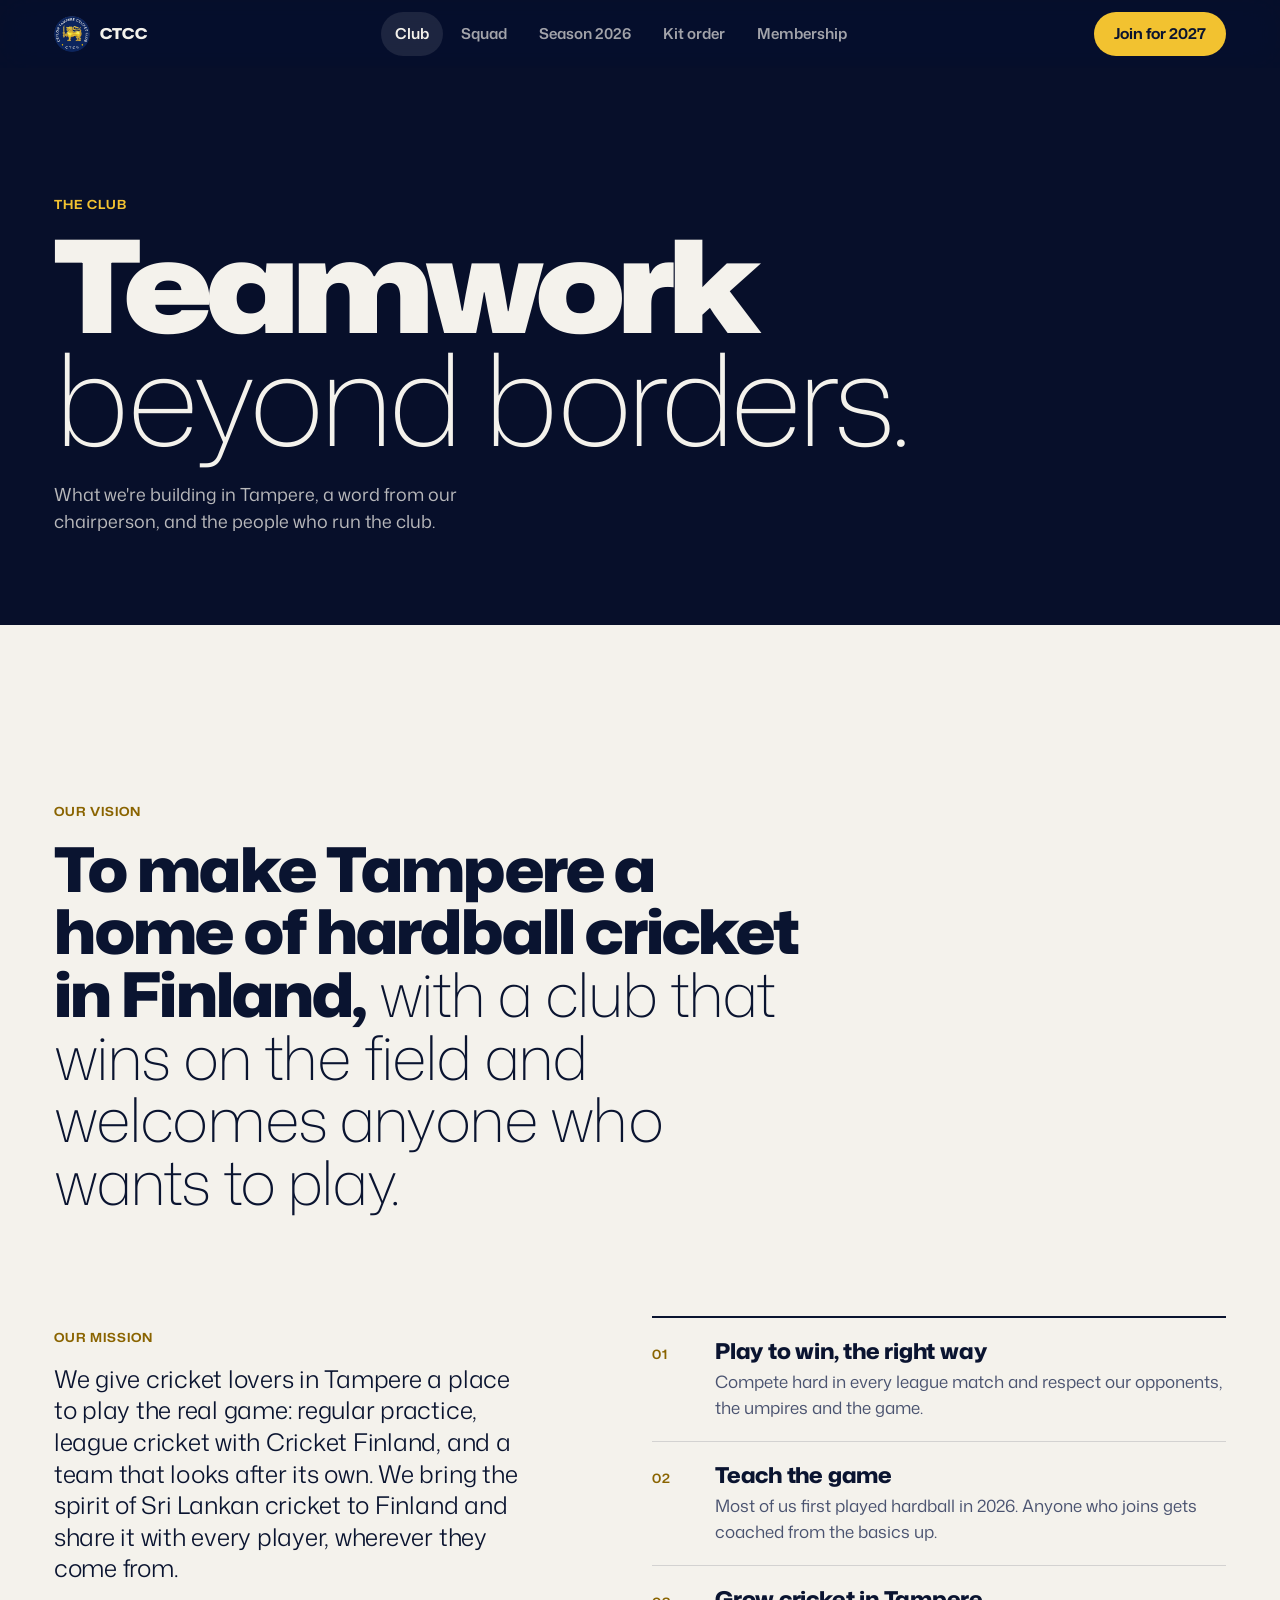
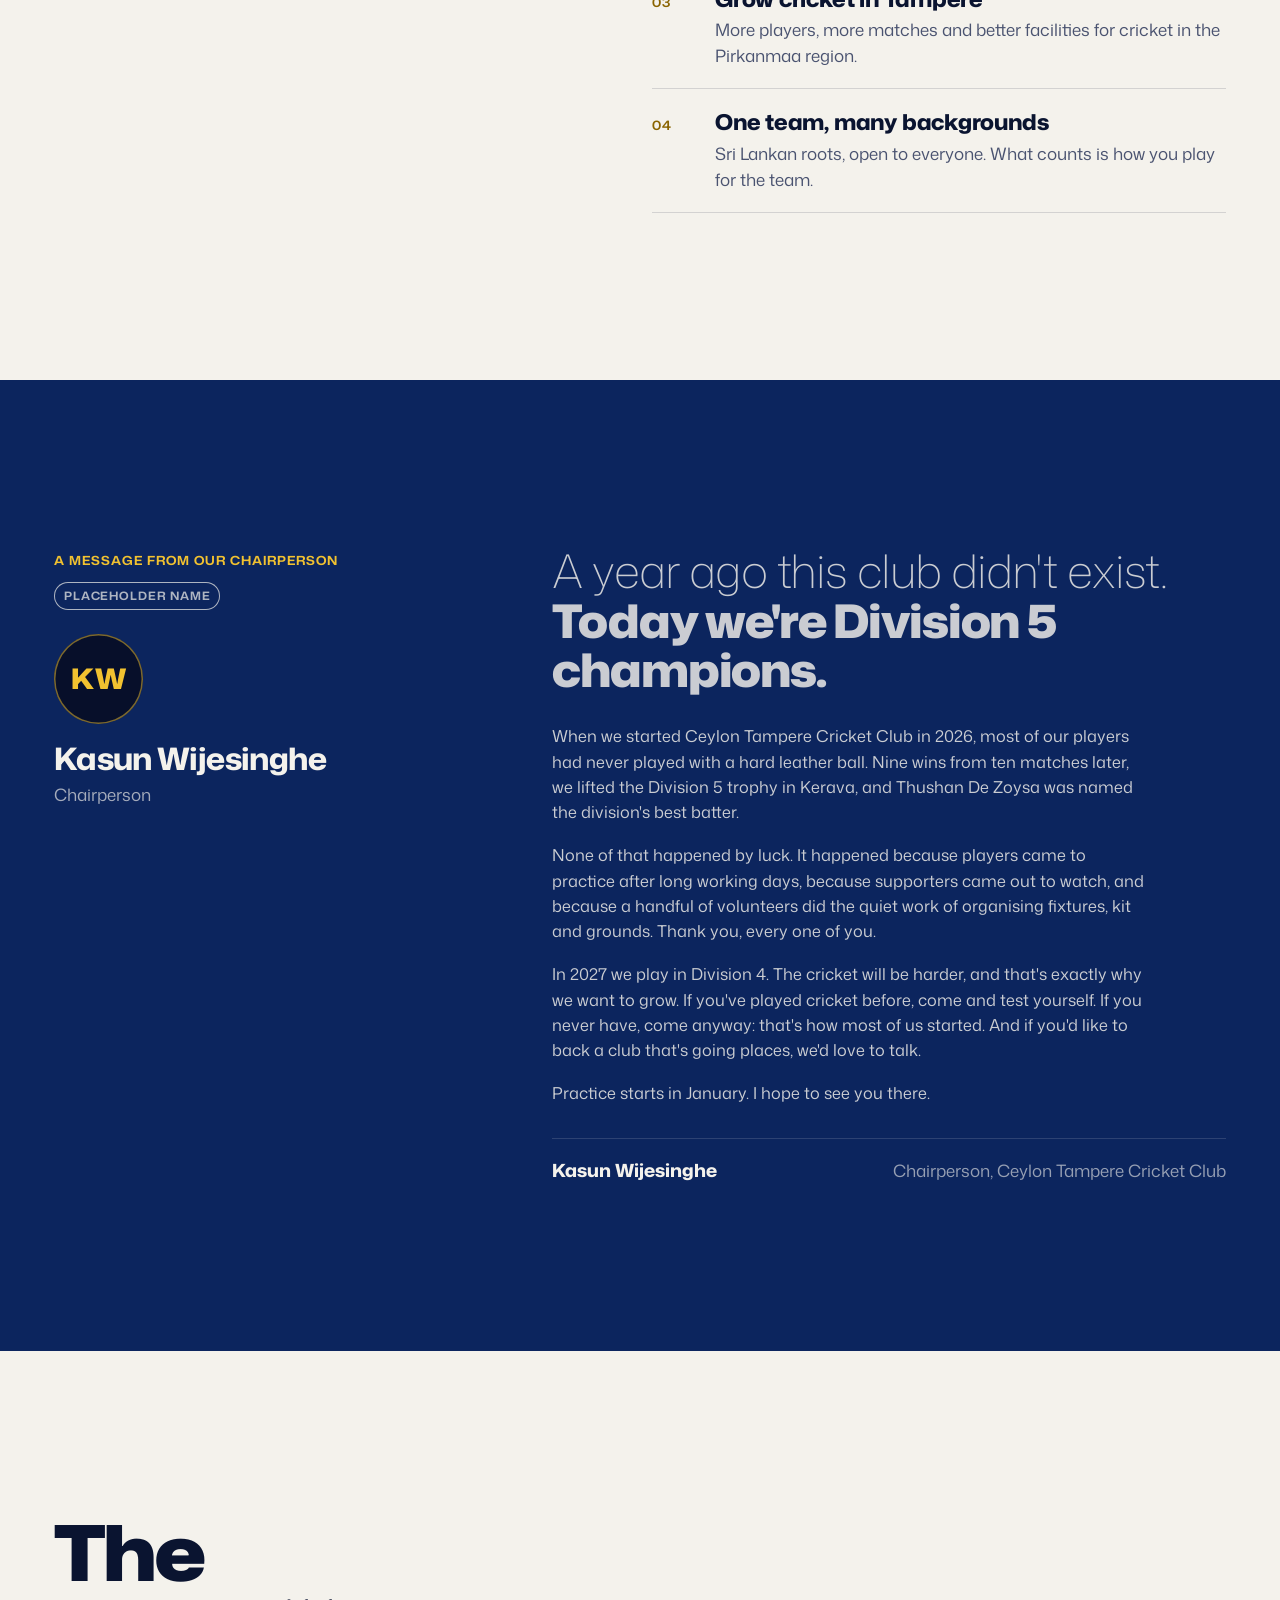
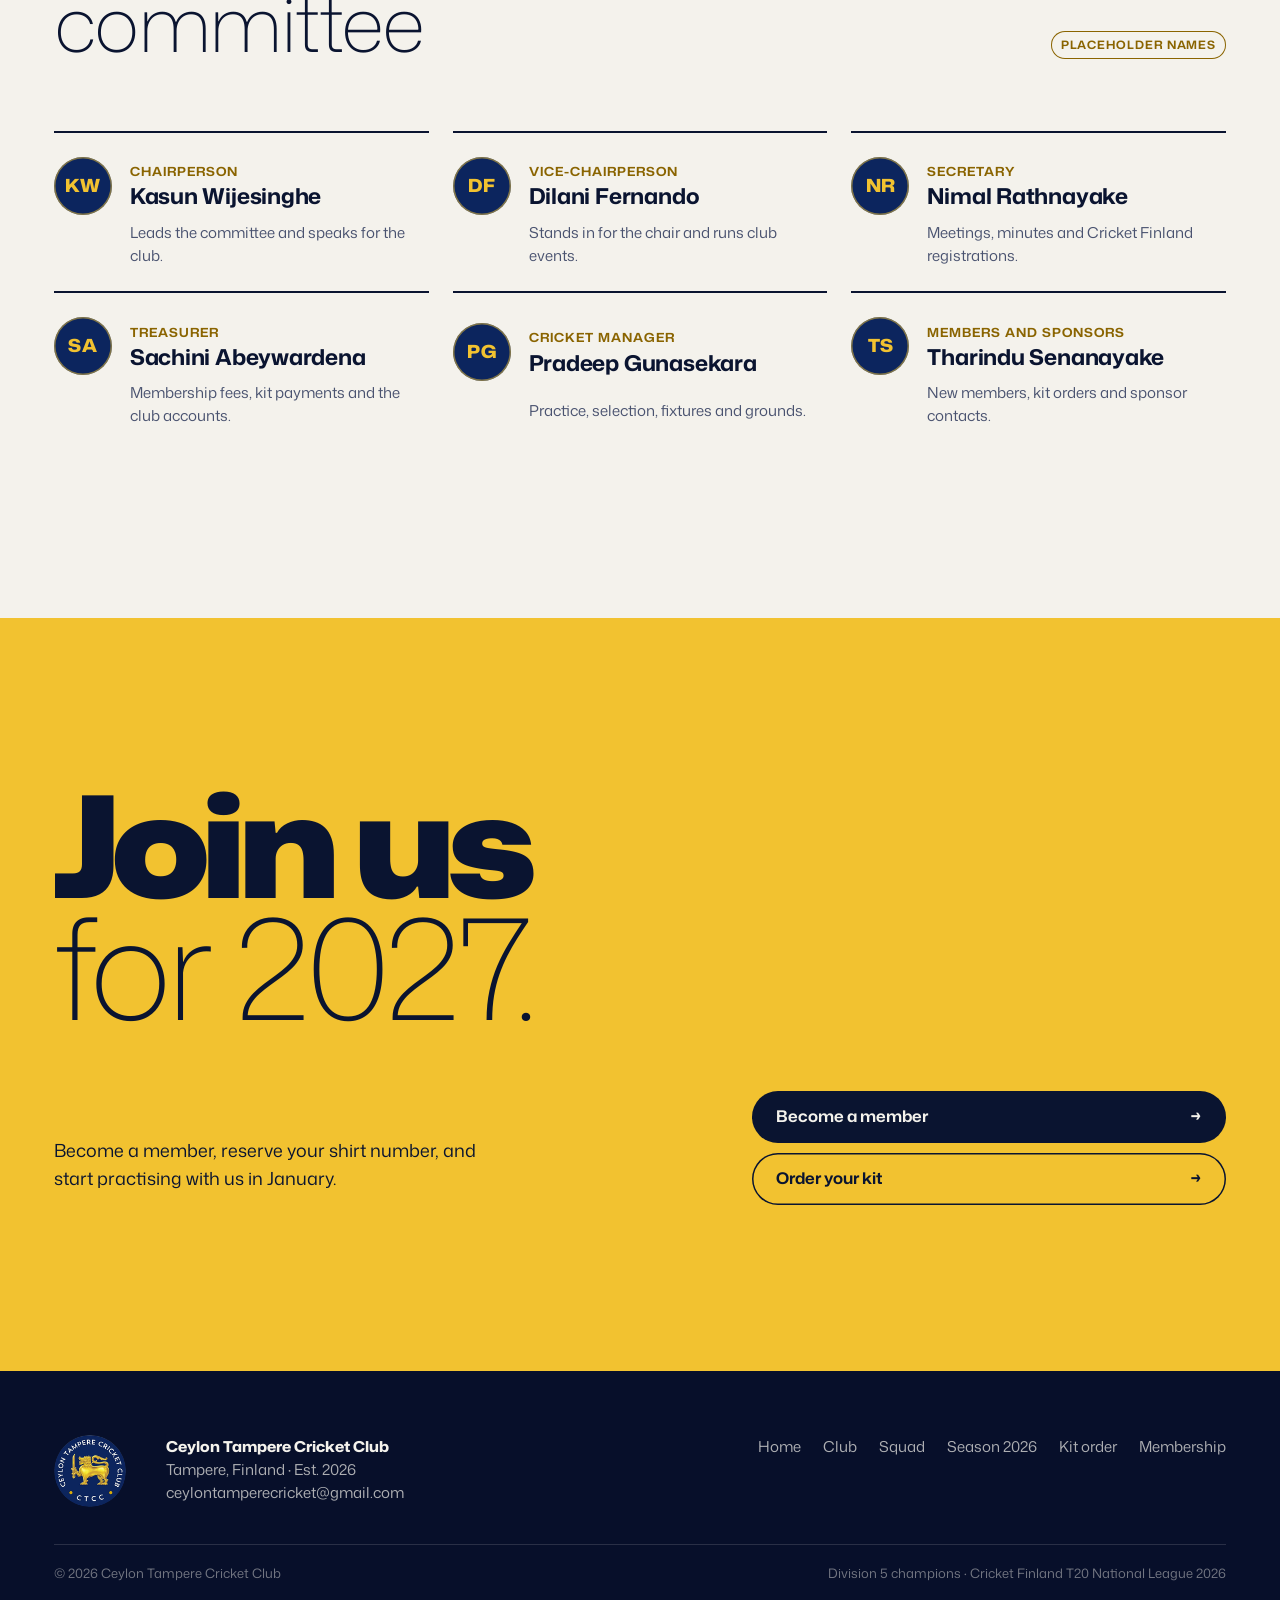
==== club.html @ 3291df44 "update" ====
<!doctype html>
<html lang="en" class="no-js">
<head>
<meta charset="utf-8">
<meta name="viewport" content="width=device-width, initial-scale=1, viewport-fit=cover">
<title>The club · Ceylon Tampere CC</title>
<meta name="description" content="Ceylon Tampere Cricket Club's vision and mission, a message from our chairperson, and the committee.">
<meta name="theme-color" content="#070F2A">
<meta name="color-scheme" content="dark light">
<meta property="og:title" content="The club · Ceylon Tampere CC">
<meta property="og:description" content="Ceylon Tampere Cricket Club's vision and mission, a message from our chairperson, and the committee.">
<meta property="og:image" content="https://ctcc-p6n1.onrender.com/media/share.jpg">
<meta property="og:image:secure_url" content="https://ctcc-p6n1.onrender.com/media/share.jpg">
<meta property="og:image:type" content="image/jpeg">
<meta property="og:url" content="https://ctcc-p6n1.onrender.com/club.html">
<meta property="og:type" content="website">
<meta name="twitter:image" content="https://ctcc-p6n1.onrender.com/media/share.jpg">
<meta property="og:image:width" content="1200">
<meta property="og:image:height" content="630">
<meta property="og:image:alt" content="Ceylon Tampere Cricket Club crest">
<meta name="twitter:card" content="summary_large_image">
<link rel="icon" href="media/crest-128.png">
<link rel="apple-touch-icon" href="media/apple-touch-icon.png">
<link rel="preconnect" href="https://fonts.googleapis.com">
<link rel="preconnect" href="https://fonts.gstatic.com" crossorigin>
<link href="https://fonts.googleapis.com/css2?family=Mona+Sans:ital,wdth,wght@0,75..125,200..900;1,75..125,200..900&display=swap" rel="stylesheet">
<link rel="stylesheet" href="css/site.css">
<script>document.documentElement.classList.remove('no-js')</script>
</head>
<body class="sub">
<a class="skip" href="#main">Skip to content</a>
<header class="sp-top">
  <a class="id" href="index.html" aria-label="Ceylon Tampere Cricket Club, home"><img src="media/crest-128.png" alt="" width="36" height="36"><b>CTCC</b></a>
  <nav class="pn" aria-label="Pages">
    <a href="club.html">Club</a>
    <a href="squad.html">Squad</a>
    <a href="season.html">Season 2026</a>
    <a href="kit.html">Kit order</a>
    <a href="join.html">Membership</a>
  </nav>
  <a class="btn btn-gold sm" href="join.html"><span>Join<span class="hide-s"> for 2027</span></span></a>
</header>

<main id="main">
  <section class="pg-hero night">
    <div class="wrap">
      <p class="lbl rv">The club</p>
      <h1 class="rv" style="--i:1"><b>Teamwork</b><span>beyond borders.</span></h1>
      <p class="lede rv" style="--i:2">What we're building in Tampere, a word from our chairperson, and the people who run the club.</p>
    </div>
  </section>

  <section class="vm light sec" id="vision">
    <div class="wrap">
      <div class="vision">
        <p class="lbl rv">Our vision</p>
        <p class="rv" style="--i:1"><b>To make Tampere a home of hardball cricket in Finland,</b> with a club that wins on the field and welcomes anyone who wants to play.</p>
      </div>
      <div class="mission">
        <p class="lbl rv">Our mission</p>
        <p class="rv" style="--i:1">We give cricket lovers in Tampere a place to play the real game: regular practice, league cricket with Cricket Finland, and a team that looks after its own. We bring the spirit of Sri Lankan cricket to Finland and share it with every player, wherever they come from.</p>
      </div>
      <ol class="pledges">
        <li class="rv"><b>Play to win, the right way</b><span>Compete hard in every league match and respect our opponents, the umpires and the game.</span></li>
        <li class="rv" style="--i:1"><b>Teach the game</b><span>Most of us first played hardball in 2026. Anyone who joins gets coached from the basics up.</span></li>
        <li class="rv" style="--i:2"><b>Grow cricket in Tampere</b><span>More players, more matches and better facilities for cricket in the Pirkanmaa region.</span></li>
        <li class="rv" style="--i:3"><b>One team, many backgrounds</b><span>Sri Lankan roots, open to everyone. What counts is how you play for the team.</span></li>
      </ol>
    </div>
  </section>

  <section class="chair navy sec" id="chairperson">
    <div class="wrap">
      <div class="who rv">
        <p class="lbl">A message from our chairperson</p>
        <span class="tag-ph" style="margin-top:14px">Placeholder name</span>
        <div class="mono" aria-hidden="true">KW</div>
        <h2>Kasun Wijesinghe</h2>
        <p>Chairperson</p>
      </div>
      <div class="letter">
        <p class="open rv">A year ago this club didn't exist. <b>Today we're Division 5 champions.</b></p>
        <p class="rv">When we started Ceylon Tampere Cricket Club in 2026, most of our players had never played with a hard leather ball. Nine wins from ten matches later, we lifted the Division 5 trophy in Kerava, and Thushan De Zoysa was named the division's best batter.</p>
        <p class="rv">None of that happened by luck. It happened because players came to practice after long working days, because supporters came out to watch, and because a handful of volunteers did the quiet work of organising fixtures, kit and grounds. Thank you, every one of you.</p>
        <p class="rv">In 2027 we play in Division 4. The cricket will be harder, and that's exactly why we want to grow. If you've played cricket before, come and test yourself. If you never have, come anyway: that's how most of us started. And if you'd like to back a club that's going places, we'd love to talk.</p>
        <p class="rv">Practice starts in January. I hope to see you there.</p>
        <div class="sig rv"><b>Kasun Wijesinghe</b><span>Chairperson, Ceylon Tampere Cricket Club</span></div>
      </div>
    </div>
  </section>

  <section class="light sec" id="committee">
    <div class="wrap">
      <div class="cmte-head">
        <h2 class="h2 rv"><b>The</b><span>committee</span></h2>
        <span class="tag-ph rv" style="--i:1">Placeholder names</span>
      </div>
      <ul class="cmte">
        <li class="rv"><span class="mono" aria-hidden="true">KW</span><span><span class="r lbl">Chairperson</span><span class="n">Kasun Wijesinghe</span></span><span class="d">Leads the committee and speaks for the club.</span></li>
        <li class="rv" style="--i:1"><span class="mono" aria-hidden="true">DF</span><span><span class="r lbl">Vice-chairperson</span><span class="n">Dilani Fernando</span></span><span class="d">Stands in for the chair and runs club events.</span></li>
        <li class="rv" style="--i:2"><span class="mono" aria-hidden="true">NR</span><span><span class="r lbl">Secretary</span><span class="n">Nimal Rathnayake</span></span><span class="d">Meetings, minutes and Cricket Finland registrations.</span></li>
        <li class="rv"><span class="mono" aria-hidden="true">SA</span><span><span class="r lbl">Treasurer</span><span class="n">Sachini Abeywardena</span></span><span class="d">Membership fees, kit payments and the club accounts.</span></li>
        <li class="rv" style="--i:1"><span class="mono" aria-hidden="true">PG</span><span><span class="r lbl">Cricket manager</span><span class="n">Pradeep Gunasekara</span></span><span class="d">Practice, selection, fixtures and grounds.</span></li>
        <li class="rv" style="--i:2"><span class="mono" aria-hidden="true">TS</span><span><span class="r lbl">Members and sponsors</span><span class="n">Tharindu Senanayake</span></span><span class="d">New members, kit orders and sponsor contacts.</span></li>
      </ul>
    </div>
  </section>

  <section class="join sec">
    <div class="wrap">
      <h2 class="rv"><b>Join us</b><span>for 2027.</span></h2>
      <div class="txt rv" style="--i:1"><p>Become a member, reserve your shirt number, and start practising with us in January.</p></div>
      <div class="acts rv" style="--i:2">
        <a class="btn btn-ink" href="join.html">Become a member <span class="arr" aria-hidden="true">→</span></a>
        <a class="btn btn-line" href="kit.html">Order your kit <span class="arr" aria-hidden="true">→</span></a>
      </div>
    </div>
  </section>
</main>

<footer>
  <div class="wrap">
    <img class="crest" src="media/crest-128.png" alt="Ceylon Tampere Cricket Club crest" width="72" height="72" loading="lazy">
    <div><b>Ceylon Tampere Cricket Club</b><br>Tampere, Finland · Est. 2026<br><a href="mailto:ceylontamperecricket@gmail.com">ceylontamperecricket@gmail.com</a></div>
    <ul>
      <li><a href="index.html">Home</a></li>
      <li><a href="club.html">Club</a></li>
      <li><a href="squad.html">Squad</a></li>
      <li><a href="season.html">Season 2026</a></li>
      <li><a href="kit.html">Kit order</a></li>
      <li><a href="join.html">Membership</a></li>
    </ul>
    <p class="fine"><span>© 2026 Ceylon Tampere Cricket Club</span><span>Division 5 champions · Cricket Finland T20 National League 2026</span></p>
  </div>
</footer>
<script type="module" src="js/page.js"></script>
</body>
</html>
---- css/site.css ----
/* Ceylon Tampere CC — "The honours board" */
:root{
  --night:#070F2A; --navy:#0C255E; --navy-2:#102E70; --gold:#F2C230; --gold-ink:#8A6400;
  --whites:#F4F2EC; --whites-2:#EAE6DB; --ink:#0A1430; --ink-2:#4A5370;
  --line:rgba(10,20,48,.14); --line-d:rgba(244,242,236,.14);
  --ease-out:cubic-bezier(.23,1,.32,1); --ease-io:cubic-bezier(.77,0,.175,1);
  --rail:84px; --gut:clamp(20px,4.2vw,64px); --sec:clamp(96px,13vw,190px);
  --font:"Mona Sans",ui-sans-serif,system-ui,sans-serif;
}
*,*::before,*::after{box-sizing:border-box}
html{-webkit-tap-highlight-color:transparent;-webkit-text-size-adjust:100%;scroll-behavior:smooth;scroll-padding-top:72px}
@media (prefers-reduced-motion:reduce){html{scroll-behavior:auto}}
body{margin:0;background:var(--night);color:var(--whites);font-family:var(--font);font-size:17px;line-height:1.55;font-weight:400;font-stretch:100%;text-rendering:optimizeLegibility;-webkit-font-smoothing:antialiased}
img{display:block;max-width:100%;height:auto}
a{color:inherit}
button{font:inherit;color:inherit;background:none;border:0;padding:0;cursor:pointer}
a,button{touch-action:manipulation}
button,.btn,.rail a{user-select:none;-webkit-user-select:none}
.skip{position:absolute;left:-999px;top:8px;z-index:100;background:var(--gold);color:var(--ink);padding:10px 14px;border-radius:8px}
.skip:focus{left:8px}
:focus-visible{outline:2px solid var(--gold);outline-offset:3px;border-radius:4px}

/* ---------- type ---------- */
.lbl{font-size:12.5px;font-weight:650;font-stretch:115%;letter-spacing:.08em;text-transform:uppercase;line-height:1.3}
.h2{margin:0;font-size:clamp(2.4rem,6vw,5.6rem);line-height:.92;letter-spacing:-.03em}
.h2 b{display:block;font-weight:850;font-stretch:118%}
.h2 span{display:block;font-weight:200;font-stretch:100%;letter-spacing:-.02em}
.lede{font-size:clamp(1.05rem,1.4vw,1.25rem);line-height:1.5;max-width:34ch}
.num{font-variant-numeric:lining-nums}
table.stats,.score .r,.score .o,.ledger .sc{font-variant-numeric:tabular-nums lining-nums}

/* ---------- layout ---------- */
main,footer{margin-left:0}
.wrap{padding-inline:var(--gut);max-width:1440px;margin-inline:auto}
.sec{padding-block:var(--sec)}
.light{background:var(--whites);color:var(--ink)}
.night{background:var(--night)}
.navy{background:var(--navy)}
@media (min-width:1024px){main,footer{margin-left:var(--rail)}}

/* ---------- buttons ---------- */
.btn{display:inline-flex;align-items:center;gap:.6em;min-height:52px;padding:0 24px;border-radius:999px;font-weight:650;font-stretch:108%;font-size:16px;text-decoration:none;transition:transform 140ms var(--ease-out),background-color 200ms ease,color 200ms ease,box-shadow 200ms ease}
.btn:active{transform:scale(.97)}
.btn-gold{background:var(--gold);color:var(--ink)}
.btn-line{box-shadow:inset 0 0 0 1.5px currentColor}
.btn-ink{background:var(--ink);color:var(--whites)}
.btn .arr{transition:transform 200ms var(--ease-out)}
.tlink{font-weight:600;text-decoration:none;border-bottom:1.5px solid currentColor;padding-bottom:2px}
@media (hover:hover) and (pointer:fine){
  .btn-gold:hover{background:#FFD24A}
  .btn-line:hover{background:rgba(244,242,236,.08)}
  .light .btn-line:hover,.join .btn-line:hover{background:rgba(10,20,48,.06)}
  .btn-ink:hover{background:#18244A}
  .btn:hover .arr{transform:translateX(3px)}
  .tlink:hover{color:var(--gold)}
  .light .tlink:hover{color:var(--gold-ink)}
}

/* ---------- rail (desktop) ---------- */
.rail{position:fixed;inset:0 auto 0 0;width:var(--rail);background:var(--navy);z-index:50;display:none;flex-direction:column;align-items:center;padding:18px 0 22px;border-right:1px solid rgba(244,242,236,.08)}
.rail .crest{width:52px;height:52px;border-radius:50%;flex:none}
.rail .rnav{margin:auto 0;position:relative}
.rail ol{list-style:none;margin:0;padding:0;display:flex;flex-direction:column;gap:6px}
.rail ol a{display:flex;align-items:center;justify-content:center;width:var(--rail);padding:14px 0;text-decoration:none;color:rgba(244,242,236,.55);transition:color 200ms ease}
.rail ol a span{writing-mode:vertical-rl;transform:rotate(180deg);font-size:12px;font-weight:650;font-stretch:118%;letter-spacing:.14em;text-transform:uppercase}
.rail ol a[aria-current="true"]{color:var(--whites)}
.rail .mark{position:absolute;left:0;top:0;width:3px;height:0;background:var(--gold);border-radius:0 3px 3px 0;transition:transform 360ms var(--ease-io),height 360ms var(--ease-io)}
.rail .join-v{writing-mode:vertical-rl;transform:rotate(180deg);background:var(--gold);color:var(--ink);text-decoration:none;font-weight:750;font-stretch:115%;font-size:12px;letter-spacing:.12em;text-transform:uppercase;padding:18px 12px;border-radius:999px;transition:transform 140ms var(--ease-out)}
.rail .join-v:active{transform:rotate(180deg) scale(.96)}
@media (hover:hover) and (pointer:fine){.rail ol a:hover{color:var(--whites)}}
@media (min-width:1024px){.rail{display:flex}}

/* ---------- top bar + sheet (phones/tablets) ---------- */
.topbar{position:fixed;inset:0 0 auto 0;z-index:50;display:flex;align-items:center;justify-content:space-between;gap:12px;padding:calc(10px + env(safe-area-inset-top,0px)) 16px 10px;background:rgba(7,15,42,.72);-webkit-backdrop-filter:blur(18px) saturate(160%);backdrop-filter:blur(18px) saturate(160%);transition:background-color 300ms ease}
.topbar .id{display:flex;align-items:center;gap:10px;text-decoration:none}
.topbar .id img{width:38px;height:38px;border-radius:50%}
.topbar .id b{font-weight:800;font-stretch:118%;font-size:15px;letter-spacing:.02em}
.menu-btn{min-height:44px;padding:0 18px;border-radius:999px;background:rgba(244,242,236,.1);font-weight:650;font-size:15px;transition:transform 140ms var(--ease-out)}
.menu-btn:active{transform:scale(.96)}
@media (min-width:1024px){.topbar{display:none}}
@media (prefers-reduced-transparency:reduce){.topbar{background:var(--night);backdrop-filter:none;-webkit-backdrop-filter:none}}

.scrim{position:fixed;inset:0;z-index:60;background:rgba(3,7,20,.55);opacity:0;pointer-events:none;transition:opacity 260ms ease}
.sheet{position:fixed;left:0;right:0;bottom:0;z-index:61;background:var(--whites);color:var(--ink);border-radius:24px 24px 0 0;padding:10px 20px calc(24px + env(safe-area-inset-bottom,0px));transform:translateY(105%);transition:transform 420ms cubic-bezier(.32,.72,0,1);touch-action:none;max-height:88svh}
.sheet .grab{width:44px;height:5px;border-radius:9px;background:rgba(10,20,48,.2);margin:4px auto 14px}
.sheet nav a{display:flex;justify-content:space-between;align-items:baseline;padding:14px 2px;border-bottom:1px solid var(--line);text-decoration:none;font-size:30px;line-height:1.05;letter-spacing:-.02em;font-weight:250}
.sheet nav a b{font-weight:850;font-stretch:115%}
.sheet nav a i{font-style:normal;font-size:13px;color:var(--ink-2);font-weight:500}
.sheet .btn{width:100%;justify-content:center;margin-top:18px}
body.sheet-open .scrim{opacity:1;pointer-events:auto}
body.sheet-open .sheet{transform:translateY(0)}
@media (min-width:1024px){.sheet,.scrim{display:none}}

/* ---------- hero ---------- */
.hero{position:relative;min-height:100svh;display:grid;align-content:end;padding:calc(96px + env(safe-area-inset-top,0px)) 0 clamp(28px,4vw,56px);overflow:hidden;isolation:isolate}
.hero::before{content:"";position:absolute;right:-6%;top:-4%;width:min(70vw,1100px);aspect-ratio:1;background:radial-gradient(closest-side,rgba(30,70,170,.42),rgba(12,37,94,.18) 55%,rgba(7,15,42,0));z-index:-1;pointer-events:none}
.hero .wrap{width:100%;display:grid;grid-template-columns:repeat(12,1fr);column-gap:24px}
.hero .kicker{grid-column:1/-1;margin:0 0 22px;color:rgba(244,242,236,.7)}
.hero .kicker em{font-style:normal;color:var(--gold)}
.hero h1{grid-column:1/-1;margin:0;position:relative;z-index:2;pointer-events:none}
.hero h1 .hb{display:block;font-weight:900;font-stretch:112%;font-size:clamp(3.3rem,9.4vw,10.6rem);line-height:.86;letter-spacing:-.04em}
.hero h1 .hl{display:block;font-weight:200;font-size:clamp(2rem,5.1vw,5.8rem);line-height:1;letter-spacing:-.03em;margin-top:.08em}
.lion{position:absolute;z-index:1;right:0;top:calc(40px + env(safe-area-inset-top,0px));width:min(56vw,900px);height:clamp(380px,calc(100svh - 330px),760px);touch-action:pan-y;cursor:grab}
.lion:active{cursor:grabbing}
.lion canvas,.lion img{position:absolute;inset:0;width:100%;height:100%}
.lion img{object-fit:contain;padding:12%;transition:opacity 600ms ease}
.lion.ready img{opacity:0}
.lion canvas{opacity:0;transition:opacity 900ms var(--ease-out)}
.lion.ready canvas{opacity:1}
.lion .hint{position:absolute;right:12%;bottom:6%;color:rgba(244,242,236,.55);display:flex;align-items:center;gap:8px;pointer-events:none;transition:opacity 400ms ease}
.lion .hint svg{width:22px;height:22px}
.lion.touched .hint{opacity:0}
.hero-foot{grid-column:1/-1;margin-top:clamp(32px,5vw,64px);display:flex;flex-wrap:wrap;align-items:flex-end;justify-content:space-between;gap:28px;position:relative;z-index:2}
.cta{display:flex;flex-wrap:wrap;gap:12px}
.score{display:grid;grid-template-columns:auto auto auto;gap:0;border-top:1px solid var(--line-d);min-width:min(100%,560px)}
.score .meta{grid-column:1/-1;display:flex;justify-content:space-between;gap:16px;padding:12px 0 10px;color:rgba(244,242,236,.6)}
.score .meta b{color:var(--gold)}
.score .row{display:contents}
.score .row>*{padding:10px 0;border-top:1px solid var(--line-d);display:flex;align-items:center}
.score .t{font-weight:500;font-stretch:104%;padding-right:24px}
.score .r{font-weight:900;font-stretch:112%;font-size:22px;line-height:1.2;justify-content:flex-end}
.score .o{font-weight:300;color:rgba(244,242,236,.6);justify-content:flex-end;padding-left:14px;font-size:15px}
.score .win .t{font-weight:750}
.score .win .r{color:var(--gold)}
.score .res{grid-column:1/-1;border-top:1px solid var(--line-d);padding-top:10px;font-weight:650;font-stretch:110%}

@media (max-width:860px){
  .hero{align-content:start;padding-top:calc(84px + env(safe-area-inset-top,0px))}
  .hero h1 .hb{font-size:clamp(3rem,15.5vw,6rem);font-stretch:104%}
  .hero h1 .hl{font-size:clamp(1.7rem,8.4vw,3.2rem)}
  .lion{position:relative;right:auto;top:auto;grid-column:1/-1;width:calc(100% + 2 * var(--gut));margin:0 calc(var(--gut) * -1);height:min(36svh,380px)}
  .hero::before{right:-40%;top:12%;width:150vw}
  .lion .hint{right:var(--gut);bottom:4%}
  .hero-foot{margin-top:4px;flex-direction:column;align-items:stretch;gap:24px}
  .cta{flex-wrap:nowrap}
  .cta .btn{flex:1 1 auto;justify-content:center;white-space:nowrap;padding:0 16px}
  .hide-s{display:none}
  .score{min-width:0}
}

/* ---------- team photo ---------- */
.team{padding-top:clamp(40px,6vw,80px);padding-bottom:var(--sec)}
.team-photo{margin:0;overflow:hidden;will-change:clip-path}
.team-photo img{width:100%;height:min(92svh,62vw);object-fit:cover;object-position:50% 72%;transform-origin:50% 70%}
.team-copy{display:grid;grid-template-columns:repeat(12,1fr);column-gap:24px;margin-top:clamp(40px,6vw,88px)}
.team-copy .q{grid-column:1/9;margin:0;font-size:clamp(1.9rem,4.2vw,4rem);line-height:1.06;letter-spacing:-.025em;font-weight:200}
.team-copy .q b{font-weight:800;font-stretch:112%}
.team-copy .a{grid-column:9/-1;align-self:end;margin:0;color:rgba(244,242,236,.72);max-width:36ch}
.team-copy .a .lbl{display:block;color:var(--gold);margin-bottom:10px}
.cap{margin:12px var(--gut) 0;color:rgba(244,242,236,.5);font-size:13px}
@media (max-width:860px){
  .team-photo img{height:auto;aspect-ratio:4/3.4;object-position:50% 80%}
  .team-copy .q,.team-copy .a{grid-column:1/-1}
  .team-copy .a{margin-top:28px}
}

/* ---------- road (ledger) ---------- */
.road-head{display:grid;grid-template-columns:repeat(12,1fr);column-gap:24px;align-items:end;margin-bottom:clamp(48px,7vw,96px)}
.road-head .h2{grid-column:1/8}
.road-head p{grid-column:9/-1;margin:0;color:var(--ink-2)}
.ledger{list-style:none;margin:0;padding:0;border-top:2px solid var(--ink)}
.ledger li{display:grid;grid-template-columns:minmax(150px,1.1fr) 2.2fr 1.6fr 1.1fr;gap:12px 24px;padding:26px 0;border-bottom:1px solid var(--line);align-items:baseline}
.ledger .when{color:var(--ink-2)}
.ledger .when b{display:block;color:var(--ink);font-weight:700;font-stretch:110%;font-size:15px;letter-spacing:0;text-transform:none}
.ledger .what{font-size:clamp(1.25rem,2vw,1.7rem);line-height:1.15;letter-spacing:-.015em;font-weight:300}
.ledger .what b{font-weight:800;font-stretch:110%}
.ledger .what small{display:block;font-size:15px;letter-spacing:0;color:var(--ink-2);margin-top:6px;font-weight:400}
.ledger .sc{font-size:15px;color:var(--ink-2)}
.ledger .sc span{display:block}
.ledger .sc strong{color:var(--ink);font-weight:850;font-stretch:110%;font-size:19px}
.ledger .res{justify-self:end;text-align:right;font-weight:700;font-stretch:108%;font-size:15px}
.ledger .res i{display:inline-block;font-style:normal;padding:6px 12px;border-radius:999px;background:var(--ink);color:var(--whites)}
.ledger li.big{padding:36px 0;background:linear-gradient(var(--gold),var(--gold)) 0 0/0 100% no-repeat}
.ledger li.big .what{font-size:clamp(1.6rem,3vw,2.6rem)}
.ledger li.big .res i{background:var(--gold);color:var(--ink)}
.ledger li.next .what{color:var(--ink-2)}
.ledger li.next .res i{background:transparent;color:var(--ink);box-shadow:inset 0 0 0 1.5px var(--ink)}
@media (max-width:860px){
  .road-head .h2,.road-head p{grid-column:1/-1}
  .road-head p{margin-top:20px}
  .ledger li{grid-template-columns:1fr auto;gap:8px 16px}
  .ledger .when{grid-column:1/-1}
  .ledger .what{grid-column:1/-1}
  .ledger .sc{grid-column:1/2}
  .ledger .res{grid-column:2/3;align-self:end}
}

/* form strip: the season in ten results */
.form{margin:0 0 clamp(56px,7vw,100px)}
.form-head{display:flex;align-items:baseline;gap:.25em;margin:0 0 22px}
.form-head b{font-weight:900;font-stretch:125%;font-size:clamp(3.6rem,7.4vw,6.4rem);line-height:.82;letter-spacing:-.045em}
.form-head span{font-weight:200;font-size:clamp(1.4rem,2.6vw,2.3rem);letter-spacing:-.02em}
.form ol{list-style:none;margin:0;padding:0;display:grid;grid-template-columns:repeat(10,1fr);gap:6px}
.form li{display:flex;flex-direction:column;gap:3px;padding:12px 11px 14px;background:var(--ink);color:var(--whites);border-radius:4px;min-height:164px}
.form li b{font-size:clamp(2.2rem,3.6vw,3.4rem);font-weight:900;font-stretch:118%;line-height:1;letter-spacing:-.03em;margin:auto 0 8px}
.form .d{font-size:11.5px;font-weight:650;font-stretch:115%;letter-spacing:.06em;text-transform:uppercase;opacity:.65;line-height:1.25}
.form .o{font-size:13.5px;font-weight:650;line-height:1.2}
.form .m{font-size:12.5px;opacity:.7;line-height:1.25}
.form li.l{background:transparent;color:var(--ink);box-shadow:inset 0 0 0 1.5px rgba(10,20,48,.35)}
.form li.f{background:var(--gold);color:var(--ink)}
.form li.f .d,.form li.f .m{opacity:.8}
@media (max-width:860px){
  .form ol{grid-template-columns:repeat(5,1fr);gap:5px}
  .form li{min-height:118px;padding:9px 8px 10px}
  .form li b{font-size:1.9rem;margin-bottom:4px}
  .form .d{font-size:10px;letter-spacing:.03em}
  .form .o{font-size:11.5px}
  .form .m{display:none}
}
.score .res .sub{font-weight:400;color:rgba(244,242,236,.6)}
.leads{margin:22px 0 0;color:rgba(244,242,236,.72);font-size:16px}
.leads b{color:var(--whites);font-weight:650}

/* ---------- honours board ---------- */
.honours .wrap{display:grid;grid-template-columns:repeat(12,1fr);column-gap:24px;align-items:center}
.honours figure{grid-column:1/6;margin:0;position:relative;overflow:hidden;border-radius:2px}
.honours figure img{width:100%;aspect-ratio:3/4;object-fit:cover;transform:scale(1.08);will-change:transform}
.honours figure figcaption{position:absolute;left:0;right:0;bottom:0;padding:40px 18px 14px;font-size:13px;color:rgba(244,242,236,.8);background:linear-gradient(transparent,rgba(7,15,42,.85))}
.board{grid-column:7/-1}
.board .lbl{color:var(--gold)}
.board h2{margin:14px 0 clamp(36px,5vw,64px);font-size:clamp(2.2rem,4.6vw,4.4rem);line-height:.95;letter-spacing:-.03em;font-weight:200}
.board h2 b{font-weight:850;font-stretch:118%;display:block}
.board ol{list-style:none;margin:0;padding:0;border-top:1px solid rgba(242,194,48,.45)}
.board li{display:grid;grid-template-columns:72px 1fr;gap:6px 20px;padding:22px 0;border-bottom:1px solid rgba(242,194,48,.25)}
.board .y{font-weight:300;font-size:22px;color:var(--gold);line-height:1.1}
.board .h{font-weight:650;font-stretch:120%;letter-spacing:.06em;text-transform:uppercase;font-size:clamp(15px,1.35vw,19px);color:var(--gold);line-height:1.25}
.board .n{grid-column:2;font-weight:300;font-size:clamp(1.2rem,1.8vw,1.55rem);letter-spacing:-.01em;color:var(--whites)}
.board li.wait .y,.board li.wait .h{color:rgba(242,194,48,.32)}
.board li.wait .n{color:rgba(244,242,236,.3)}
.board .foot{margin-top:24px;color:rgba(244,242,236,.6);font-size:15px}
@media (max-width:860px){
  .honours figure,.board{grid-column:1/-1}
  .board{margin-top:48px}
  .board li{grid-template-columns:56px 1fr}
}

/* ---------- leaders ---------- */
.leaders-head{display:flex;flex-wrap:wrap;justify-content:space-between;align-items:end;gap:24px;margin-bottom:clamp(48px,7vw,88px)}
.big2{display:grid;grid-template-columns:repeat(12,1fr);column-gap:24px;row-gap:56px}
.stat{position:relative}
.stat:nth-child(1){grid-column:1/8}
.stat:nth-child(2){grid-column:8/-1;align-self:end}
.stat .v{display:flex;align-items:baseline;gap:.18em;line-height:.8;letter-spacing:-.05em}
.stat .v b{font-weight:900;font-stretch:125%;font-size:clamp(6rem,19vw,17rem)}
.stat:nth-child(2) .v b{font-size:clamp(5rem,13vw,11.5rem)}
.stat .v span{font-weight:200;font-size:clamp(1.6rem,3.6vw,3.2rem);letter-spacing:-.02em}
.stat .who{margin-top:18px;font-size:clamp(1.2rem,1.8vw,1.6rem);font-weight:750;font-stretch:110%;letter-spacing:-.01em}
.stat .det{margin-top:6px;color:var(--ink-2)}
.stat .tag{display:inline-block;margin-bottom:16px;color:var(--gold-ink)}
.also{margin-top:clamp(56px,8vw,110px);border-top:2px solid var(--ink)}
.also h3{margin:18px 0 6px}
.also ul{list-style:none;margin:0;padding:0;display:grid;grid-template-columns:repeat(4,1fr);gap:0 24px}
.also li{padding:18px 0;border-bottom:1px solid var(--line)}
.also li b{display:block;font-weight:900;font-stretch:115%;font-size:clamp(2rem,3.2vw,2.8rem);line-height:1;letter-spacing:-.03em}
.also li b small{font-size:.42em;font-weight:300;letter-spacing:0;margin-left:.2em}
.also li span{display:block;margin-top:8px;font-weight:600}
.also li i{display:block;font-style:normal;color:var(--ink-2);font-size:15px}
@media (max-width:860px){
  .stat:nth-child(1),.stat:nth-child(2){grid-column:1/-1}
  .also ul{grid-template-columns:1fr 1fr}
}

/* ---------- club ---------- */
.club .wrap{display:grid;grid-template-columns:repeat(12,1fr);column-gap:24px}
.club .say{grid-column:1/8}
.club .say .lbl{color:var(--gold)}
.club .say h2{margin:16px 0 28px;font-size:clamp(2.2rem,5vw,4.8rem);line-height:.98;letter-spacing:-.03em;font-weight:200}
.club .say h2 b{font-weight:850;font-stretch:115%}
.club .say p{color:rgba(244,242,236,.75);max-width:44ch}
.facts{margin:44px 0 0;display:grid;grid-template-columns:repeat(2,1fr);gap:0 24px;border-top:1px solid var(--line-d)}
.facts div{border-bottom:1px solid var(--line-d)}
.facts div{padding:18px 0}
.facts dt{color:rgba(244,242,236,.55)}
.facts dd{margin:6px 0 0;font-weight:650;font-stretch:108%;font-size:17px;line-height:1.3}
.values{grid-column:9/-1;list-style:none;margin:0;padding:0;align-self:end}
.values li{font-size:clamp(2rem,3.6vw,3.4rem);line-height:1.08;letter-spacing:-.03em;font-weight:200;padding:6px 0}
.values li:nth-child(odd){font-weight:850;font-stretch:118%}
.values .motto{margin-top:22px;font-size:15px;letter-spacing:.08em;font-weight:650;font-stretch:115%;text-transform:uppercase;color:var(--gold)}
@media (max-width:860px){
  .club .say,.values{grid-column:1/-1}
  .values{margin-top:56px}
  .facts{grid-template-columns:1fr 1fr}
}

/* ---------- join ---------- */
.join{background:var(--gold);color:var(--ink)}
.join .wrap{display:grid;grid-template-columns:repeat(12,1fr);column-gap:24px;align-items:end}
.join h2{grid-column:1/-1;margin:0;font-size:clamp(3.2rem,11vw,11rem);line-height:.86;letter-spacing:-.045em}
.join h2 b{font-weight:900;font-stretch:120%;display:block}
.join h2 span{font-weight:200;display:block}
.join .txt{grid-column:1/7;margin-top:clamp(36px,5vw,64px)}
.join .txt p{margin:0 0 12px;font-size:clamp(1.05rem,1.4vw,1.25rem);max-width:40ch}
.join .txt p b{font-weight:750}
.join .acts{grid-column:8/-1;margin-top:clamp(36px,5vw,64px);display:flex;flex-direction:column;gap:10px}
.join .acts .btn{justify-content:space-between}
.join .mail{font-weight:800;font-stretch:108%;font-size:clamp(1.05rem,1.6vw,1.35rem);text-decoration:none;border-bottom:2px solid var(--ink);align-self:flex-start;margin-bottom:8px;word-break:break-all}
.join .spons{grid-column:1/-1;margin-top:clamp(48px,6vw,80px);padding-top:18px;border-top:1.5px solid rgba(10,20,48,.3);display:flex;flex-wrap:wrap;justify-content:space-between;gap:12px;font-size:15px}
@media (max-width:860px){.join .txt,.join .acts{grid-column:1/-1}}

/* ---------- footer ---------- */
footer{background:var(--night);color:rgba(244,242,236,.7);padding:64px 0 calc(40px + env(safe-area-inset-bottom,0px));font-size:15px}
footer .wrap{display:grid;grid-template-columns:auto 1fr auto;gap:24px 40px;align-items:start}
footer .crest{width:72px;height:72px;border-radius:50%}
footer b{color:var(--whites);font-weight:750;font-stretch:110%}
footer ul{list-style:none;margin:0;padding:0;display:flex;flex-wrap:wrap;gap:8px 22px}
footer a{text-decoration:none}
footer .fine{grid-column:1/-1;border-top:1px solid var(--line-d);padding-top:18px;display:flex;flex-wrap:wrap;justify-content:space-between;gap:10px;font-size:13px;color:rgba(244,242,236,.45)}
@media (hover:hover) and (pointer:fine){footer a:hover{color:var(--gold)}}
@media (max-width:760px){footer .wrap{grid-template-columns:1fr}}

/* ---------- reveal ---------- */
.rv{opacity:0;transform:translateY(14px);transition:opacity 700ms var(--ease-out),transform 700ms var(--ease-out);transition-delay:calc(var(--i,0) * 60ms)}
.rv.in{opacity:1;transform:none}
.no-js .rv{opacity:1;transform:none}
@media (prefers-reduced-motion:reduce){
  .rv{transform:none;transition:opacity 400ms ease}
  .rail .mark,.sheet{transition-duration:0ms}
}

/* ---------- season page ---------- */
.sp-top{position:sticky;top:0;z-index:40;display:flex;justify-content:space-between;align-items:center;gap:16px;padding:calc(12px + env(safe-area-inset-top,0px)) var(--gut) 12px;background:rgba(7,15,42,.78);-webkit-backdrop-filter:blur(18px) saturate(160%);backdrop-filter:blur(18px) saturate(160%)}
.sp-top a{text-decoration:none;display:flex;align-items:center;gap:10px;font-weight:650}
.sp-top img{width:36px;height:36px;border-radius:50%}
.sp-hero{padding:clamp(64px,10vw,140px) 0 clamp(56px,8vw,110px)}
.sp-hero h1{margin:0;font-size:clamp(3.2rem,11vw,10rem);line-height:.86;letter-spacing:-.045em}
.sp-hero h1 b{display:block;font-weight:900;font-stretch:122%}
.sp-hero h1 span{display:block;font-weight:200}
.sp-hero .lede{margin-top:28px;color:rgba(244,242,236,.75)}
.kpis{display:grid;grid-template-columns:repeat(4,1fr);gap:0 24px;margin-top:clamp(48px,6vw,80px);border-top:1px solid var(--line-d)}
.kpis div{padding:20px 0}
.kpis b{display:block;font-weight:900;font-stretch:118%;font-size:clamp(2.2rem,4.4vw,4rem);line-height:1;letter-spacing:-.03em}
.kpis span{display:block;margin-top:8px;color:rgba(244,242,236,.7);font-size:15px}
@media (max-width:760px){.kpis{grid-template-columns:1fr 1fr}}
.sp-sec{padding-block:clamp(72px,10vw,140px)}
.sp-sec h2{margin:0 0 clamp(32px,4vw,56px);font-size:clamp(2.2rem,5vw,4.4rem);line-height:.95;letter-spacing:-.03em;font-weight:200}
.sp-sec h2 b{font-weight:850;font-stretch:115%}
.cards3{display:grid;grid-template-columns:repeat(3,1fr);gap:24px}
.bcard{border-top:2px solid var(--ink);padding-top:18px}
.bcard .rk{color:var(--gold-ink)}
.bcard h3{margin:8px 0 2px;font-size:22px;font-weight:750;font-stretch:108%;letter-spacing:-.01em}
.bcard .runs{font-weight:900;font-stretch:122%;font-size:clamp(3.4rem,6vw,5.4rem);line-height:.95;letter-spacing:-.04em;margin:14px 0 18px}
.bcard .runs small{font-size:.3em;font-weight:250;letter-spacing:0;margin-left:.2em}
.bcard dl{display:grid;grid-template-columns:1fr auto;margin:0;font-size:15px}
.bcard dt,.bcard dd{padding:8px 0;border-bottom:1px solid var(--line);margin:0}
.bcard dt{color:var(--ink-2)}
.bcard dd{text-align:right;font-weight:650}
@media (max-width:860px){.cards3{grid-template-columns:1fr}}
.tscroll{overflow-x:auto;margin:0 calc(var(--gut) * -1);padding:0 var(--gut);overscroll-behavior-x:contain}
table.stats{width:100%;min-width:760px;border-collapse:collapse;font-size:15px}
table.stats th,table.stats td{padding:13px 10px;text-align:right;border-bottom:1px solid var(--line);white-space:nowrap}
table.stats th:nth-child(1),table.stats td:nth-child(1),table.stats th:nth-child(2),table.stats td:nth-child(2){text-align:left}
table.stats td:nth-child(2){white-space:normal;font-weight:600;min-width:220px}
table.stats thead th{border-bottom:2px solid var(--ink);vertical-align:bottom}
table.stats thead button{font-size:12px;font-weight:650;font-stretch:115%;letter-spacing:.08em;text-transform:uppercase;display:inline-flex;gap:4px;align-items:center;min-height:32px;color:var(--ink-2);transition:color 150ms ease}
table.stats thead button[aria-sort]{color:var(--ink)}
table.stats thead button .ar{opacity:0;transition:opacity 150ms ease,transform 200ms var(--ease-out)}
table.stats thead button[aria-sort] .ar{opacity:1}
table.stats thead button[aria-sort="ascending"] .ar{transform:rotate(180deg)}
table.stats td.hl{font-weight:900;font-stretch:112%}
table.stats tr.top td{background:rgba(242,194,48,.18)}
table.stats.results td:nth-child(2){min-width:0;font-weight:400}
.results td:nth-child(4),.results th:nth-child(4){text-align:left}
.note{margin-top:20px;color:var(--ink-2);font-size:14px;max-width:70ch}
.wl{display:inline-grid;place-items:center;width:24px;height:24px;border-radius:4px;font-weight:900;font-size:12px;margin-right:6px;background:var(--ink);color:var(--whites)}
.wl.l{background:transparent;color:var(--ink);box-shadow:inset 0 0 0 1.5px var(--ink)}
.results td:nth-child(3){text-align:left;font-weight:600}
.results th:nth-child(3){text-align:left}
.results td:last-child{text-align:left}
.results th:last-child{text-align:left}
.group td:nth-child(2){min-width:240px}
.sp-hero .series{margin-top:18px;color:rgba(244,242,236,.55)}

/* =====================================================================
   2026-11-12: club, squad, kit order and membership pages
   ===================================================================== */

/* ---------- sub-page top bar with page links ---------- */
.sp-top{display:grid;grid-template-columns:auto 1fr auto;column-gap:clamp(16px,3vw,40px)}
.sp-top .id b{font-weight:800;font-stretch:118%;font-size:15px;letter-spacing:.02em}
.pn{display:flex;gap:4px;justify-content:center}
.pn a{position:relative;min-height:44px;padding:0 14px;border-radius:999px;font-weight:600;font-size:15px;color:rgba(244,242,236,.66);transition:color 200ms ease,background-color 200ms ease}
.pn a[aria-current="page"]{color:var(--whites);background:rgba(244,242,236,.1)}
@media (hover:hover) and (pointer:fine){.pn a:hover{color:var(--whites)}}
.btn.sm{min-height:44px;padding:0 20px;font-size:15px}
@media (max-width:760px){
  .sp-top{grid-template-columns:1fr auto;row-gap:8px;padding-bottom:8px}
  .pn{grid-column:1/-1;grid-row:2;justify-content:flex-start;overflow-x:auto;scrollbar-width:none;margin:0 calc(var(--gut) * -1);padding:0 var(--gut);mask-image:linear-gradient(90deg,#000 85%,transparent)}
  .pn::-webkit-scrollbar{display:none}
  .pn a{flex:none;min-height:38px;padding:0 13px;font-size:14.5px}
  .pn a:last-child{margin-right:24px}
}

/* ---------- home: "off the field" page links ---------- */
.pages .h2{margin-bottom:clamp(40px,6vw,80px)}
.pages ol{list-style:none;margin:0;padding:0;border-top:1px solid var(--line-d)}
.pages a{display:grid;grid-template-columns:3.2em minmax(0,1.3fr) minmax(0,1fr) auto;align-items:baseline;gap:8px 24px;padding:clamp(18px,2.4vw,30px) 0;border-bottom:1px solid var(--line-d);text-decoration:none}
.pages .ix{font-size:13px;font-weight:600;font-stretch:115%;letter-spacing:.08em;color:var(--gold)}
.pages .nm{font-size:clamp(2.1rem,5vw,4.6rem);line-height:1;letter-spacing:-.035em;font-weight:200;transition:font-weight 360ms var(--ease-out),font-stretch 360ms var(--ease-out)}
.pages .nm b{font-weight:850;font-stretch:115%}
.pages .ds{color:rgba(244,242,236,.66);font-size:16px;max-width:30ch}
.pages .go{font-size:24px;color:var(--gold);transition:transform 260ms var(--ease-out)}
@media (hover:hover) and (pointer:fine){
  .pages a:hover .nm{font-weight:420}
  .pages a:hover .go{transform:translateX(6px)}
}
@media (max-width:860px){
  .pages a{grid-template-columns:2.4em 1fr auto}
  .pages .ds{grid-column:2/3;grid-row:2;font-size:15px}
  .pages .go{grid-row:1/3;grid-column:3;align-self:center}
}
.club .more{margin-top:26px}

/* ---------- shared page hero ---------- */
.pg-hero{padding:clamp(64px,9vw,128px) 0 clamp(56px,7vw,100px)}
.pg-hero .lbl{color:var(--gold)}
.pg-hero h1{margin:16px 0 0;font-size:clamp(3rem,10vw,9rem);line-height:.88;letter-spacing:-.045em}
.pg-hero h1 b{display:block;font-weight:900;font-stretch:120%}
.pg-hero h1 span{display:block;font-weight:200}
.pg-hero .lede{margin:28px 0 0;color:rgba(244,242,236,.75);max-width:44ch}
.tag-ph{display:inline-flex;align-items:center;gap:6px;font-size:11.5px;font-weight:650;font-stretch:112%;letter-spacing:.08em;text-transform:uppercase;padding:5px 10px;border-radius:999px;box-shadow:inset 0 0 0 1px currentColor;opacity:.7;vertical-align:middle}

/* ---------- club: vision + mission ---------- */
.vm .wrap{display:grid;grid-template-columns:repeat(12,1fr);column-gap:24px}
.vm .lbl{color:var(--gold-ink)}
.vm .vision{grid-column:1/-1;padding-bottom:clamp(56px,8vw,120px)}
.vm .vision p:not(.lbl){margin:18px 0 0;font-size:clamp(2rem,4.8vw,4.6rem);line-height:1.02;letter-spacing:-.03em;font-weight:200;max-width:20ch}
.vm .vision p b{font-weight:850;font-stretch:112%}
.vm .mission{grid-column:1/6}
.vm .mission p:not(.lbl){margin:18px 0 0;font-size:clamp(1.25rem,1.9vw,1.6rem);line-height:1.3;letter-spacing:-.01em;font-weight:350}
.vm .pledges{grid-column:7/-1;list-style:none;margin:0;padding:0;border-top:2px solid var(--ink);counter-reset:p}
.vm .pledges li{display:grid;grid-template-columns:3em 1fr;gap:4px 12px;padding:20px 0;border-bottom:1px solid var(--line);counter-increment:p}
.vm .pledges li::before{content:"0" counter(p);grid-row:1/3;font-size:13px;font-weight:600;font-stretch:115%;letter-spacing:.08em;color:var(--gold-ink);padding-top:6px}
.vm .pledges b{font-size:clamp(1.2rem,1.7vw,1.45rem);font-weight:780;font-stretch:110%;letter-spacing:-.01em;line-height:1.2}
.vm .pledges span{color:var(--ink-2)}
@media (max-width:860px){.vm .mission,.vm .pledges{grid-column:1/-1}.vm .pledges{margin-top:40px}}

/* ---------- club: chairperson's message ---------- */
.chair .wrap{display:grid;grid-template-columns:repeat(12,1fr);column-gap:24px}
.chair .who{grid-column:1/5;align-self:start;position:sticky;top:110px}
.chair .who .lbl{color:var(--gold)}
.mono{display:grid;place-items:center;width:clamp(64px,7vw,96px);aspect-ratio:1;border-radius:50%;background:var(--night);color:var(--gold);font-weight:800;font-stretch:118%;font-size:clamp(20px,2.2vw,30px);letter-spacing:.02em;box-shadow:inset 0 0 0 1.5px rgba(242,194,48,.5)}
.chair .who .mono{margin:24px 0 18px}
.chair .who h2{margin:0;font-size:clamp(1.5rem,2.4vw,2.2rem);line-height:1.1;letter-spacing:-.02em;font-weight:750;font-stretch:110%}
.chair .who p{margin:6px 0 0;color:rgba(244,242,236,.66)}
.chair .letter{grid-column:6/-1}
.chair .letter .open{margin:0 0 28px;font-size:clamp(1.8rem,3.6vw,3.3rem);line-height:1.08;letter-spacing:-.025em;font-weight:200}
.chair .letter .open b{font-weight:850;font-stretch:112%}
.chair .letter p{margin:0 0 1.1em;color:rgba(244,242,236,.82);max-width:60ch;font-size:clamp(1.02rem,1.2vw,1.12rem)}
.chair .sig{margin-top:32px;padding-top:18px;border-top:1px solid var(--line-d);display:flex;justify-content:space-between;flex-wrap:wrap;gap:10px}
.chair .sig b{font-weight:750;font-stretch:110%;font-size:18px}
.chair .sig span{color:rgba(244,242,236,.6)}
@media (max-width:860px){.chair .who,.chair .letter{grid-column:1/-1;position:static}.chair .letter{margin-top:40px}}

/* ---------- club: committee ---------- */
.cmte-head{display:flex;flex-wrap:wrap;justify-content:space-between;align-items:end;gap:20px;margin-bottom:clamp(40px,6vw,72px)}
.cmte-head .tag-ph{color:var(--gold-ink);opacity:1}
.cmte{list-style:none;margin:0;padding:0;display:grid;grid-template-columns:repeat(3,1fr);gap:0 24px}
.cmte li{display:grid;grid-template-columns:auto 1fr;gap:0 18px;align-items:center;padding:24px 0;border-top:2px solid var(--ink)}
.cmte .mono{width:58px;font-size:18px;background:var(--navy)}
.cmte .r{display:block;color:var(--gold-ink);margin-bottom:4px}
.cmte .n{display:block;font-size:clamp(1.25rem,1.7vw,1.5rem);line-height:1.15;letter-spacing:-.01em;font-weight:700;font-stretch:106%}
.cmte .d{grid-column:2;color:var(--ink-2);font-size:15px;margin-top:6px}
@media (max-width:1100px){.cmte{grid-template-columns:repeat(2,1fr)}}
@media (max-width:640px){.cmte{grid-template-columns:1fr}}

/* ---------- squad ---------- */
.caps .wrap{display:grid;grid-template-columns:1fr 1fr;gap:24px}
.cap-card{position:relative;padding:clamp(28px,4vw,48px) 0 0;border-top:1px solid rgba(242,194,48,.45);overflow:hidden}
.cap-card .big{display:block;font-weight:900;font-stretch:125%;font-size:clamp(6rem,15vw,13rem);line-height:.8;letter-spacing:-.05em;color:transparent;-webkit-text-stroke:1.5px rgba(242,194,48,.65)}
.cap-card .lbl{display:block;color:var(--gold);margin-top:22px}
.cap-card h2{margin:8px 0 0;font-size:clamp(1.7rem,3.2vw,2.8rem);line-height:1.02;letter-spacing:-.025em;font-weight:200}
.cap-card h2 b{display:block;font-weight:850;font-stretch:112%}
.cap-card p{margin:14px 0 0;color:rgba(244,242,236,.7)}
@media (max-width:760px){.caps .wrap{grid-template-columns:1fr;gap:48px}}
.sq-head{display:flex;flex-wrap:wrap;justify-content:space-between;align-items:end;gap:20px;margin-bottom:clamp(36px,5vw,64px)}
.sq-head p{margin:0;color:var(--ink-2);max-width:46ch}
.squad{list-style:none;margin:0;padding:0;display:grid;grid-template-columns:repeat(auto-fill,minmax(250px,1fr));gap:0 24px;border-top:2px solid var(--ink)}
.squad li{padding:20px 0 22px;border-bottom:1px solid var(--line);display:grid;grid-template-columns:1fr auto;gap:2px 12px;align-items:start}
.squad .nm{font-size:21px;line-height:1.15;letter-spacing:-.01em;font-weight:300}
.squad .nm b{display:block;font-weight:780;font-stretch:110%;font-size:24px}
.squad .st{grid-column:1/-1;margin-top:8px;color:var(--ink-2);font-size:14.5px}
.squad .st b{color:var(--ink);font-weight:750}
.squad .badge{font-size:11.5px;font-weight:750;font-stretch:115%;letter-spacing:.08em;padding:5px 9px;border-radius:999px;background:var(--gold);color:var(--ink);margin-top:4px}

/* ---------- forms (kit + membership) ---------- */
.demo{margin:0 0 32px;padding:14px 18px;border-radius:12px;background:rgba(242,194,48,.22);box-shadow:inset 0 0 0 1px rgba(138,100,0,.35);font-size:15px;color:var(--ink)}
.demo[hidden],.done[hidden],.err[hidden],[hidden]{display:none !important}
.demo .tlink{font-size:15px;margin-left:6px}
.f-grid{display:grid;grid-template-columns:repeat(12,1fr);column-gap:24px;align-items:start}
.f-main{grid-column:1/8}
.f-side{grid-column:9/-1;position:sticky;top:96px}
@media (max-width:1023px){.f-main,.f-side{grid-column:1/-1}.f-side{position:static;margin-top:48px}}
.step{border:0;margin:0 0 clamp(48px,6vw,72px);padding:0;min-width:0}
.step legend{padding:0;margin-bottom:20px;display:block;width:100%}
.step legend .lbl{display:block;color:var(--gold-ink);margin-bottom:6px}
.step legend b{display:block;font-size:clamp(1.7rem,3vw,2.6rem);line-height:1;letter-spacing:-.03em;font-weight:850;font-stretch:112%}
.step .hint{margin:-8px 0 20px;color:var(--ink-2);font-size:15px}
.fields{display:grid;grid-template-columns:1fr 1fr;gap:16px}
.fields .full{grid-column:1/-1}
@media (max-width:640px){.fields{grid-template-columns:1fr}}
.fld{display:flex;flex-direction:column;gap:7px}
.fld>span{font-size:14px;font-weight:650;color:var(--ink)}
.fld>span i{font-style:normal;font-weight:400;color:var(--ink-2)}
.fld input,.fld select,.fld textarea,.qty,.sz{font:inherit;font-size:17px;color:var(--ink);background:#fff;border:1.5px solid rgba(10,20,48,.2);border-radius:12px;min-height:52px;padding:0 14px;width:100%;transition:border-color 160ms ease,box-shadow 160ms ease;-webkit-appearance:none;appearance:none}
.fld textarea{padding:12px 14px;min-height:96px;resize:vertical}
.fld select,.sz{background-image:linear-gradient(45deg,transparent 50%,var(--ink) 50%),linear-gradient(135deg,var(--ink) 50%,transparent 50%);background-position:calc(100% - 20px) 50%,calc(100% - 15px) 50%;background-size:5px 5px;background-repeat:no-repeat;padding-right:36px}
.fld input:focus,.fld select:focus,.fld textarea:focus,.sz:focus{outline:none;border-color:var(--ink);box-shadow:0 0 0 3px rgba(242,194,48,.55)}
.fld input[aria-invalid="true"]{border-color:#B3261E}
.fld .msg{font-size:13.5px;color:#B3261E;min-height:0}
.hp{position:absolute;left:-9999px;width:1px;height:1px;overflow:hidden}

/* number picker */
.npick{display:flex;flex-wrap:wrap;gap:12px;align-items:center;margin-bottom:18px}
.npick .fld{width:132px}
.npick .fld input{font-size:28px;font-weight:850;font-stretch:115%;text-align:center;letter-spacing:-.02em}
.nstat{flex:1 1 220px;font-size:15px;font-weight:600;min-height:1.5em}
.nstat.ok{color:#1E6B3A}
.nstat.no{color:#B3261E}
.nboard{display:grid;grid-template-columns:repeat(auto-fill,minmax(46px,1fr));gap:5px;margin-top:6px}
@media (max-width:560px){.nboard{grid-template-columns:repeat(auto-fill,minmax(40px,1fr));gap:4px}.nboard button{min-height:40px;font-size:15px}}
.nboard button{aspect-ratio:1;min-height:44px;border-radius:8px;background:#fff;box-shadow:inset 0 0 0 1px rgba(10,20,48,.16);font-weight:800;font-stretch:112%;font-size:16px;transition:background-color 160ms ease,color 160ms ease,transform 140ms var(--ease-out)}
.nboard button:active{transform:scale(.92)}
.nboard button[aria-pressed="true"]{background:var(--ink);color:var(--gold);box-shadow:none}
.nboard button:disabled{background:transparent;color:rgba(10,20,48,.3);text-decoration:line-through;cursor:not-allowed;box-shadow:inset 0 0 0 1px rgba(10,20,48,.08)}
.nboard button:disabled:active{transform:none}
@media (hover:hover) and (pointer:fine){.nboard button:not(:disabled):not([aria-pressed="true"]):hover{background:rgba(242,194,48,.35)}}
.nkey{display:flex;flex-wrap:wrap;gap:6px 18px;margin-top:12px;font-size:13.5px;color:var(--ink-2)}
.nkey i{display:inline-block;width:14px;height:14px;border-radius:4px;vertical-align:-2px;margin-right:6px;background:#fff;box-shadow:inset 0 0 0 1px rgba(10,20,48,.2)}
.nkey .t i{background:transparent;box-shadow:inset 0 0 0 1px rgba(10,20,48,.08);position:relative}
.nkey .s i{background:var(--ink)}
.nboard.loading{opacity:.45;pointer-events:none}

/* items */
.items{list-style:none;margin:0;padding:0;border-top:2px solid var(--ink)}
.item{display:grid;grid-template-columns:1fr auto auto;gap:10px 16px;align-items:center;padding:16px 0;border-bottom:1px solid var(--line)}
.item .in b{display:block;font-weight:700;font-size:17px}
.item .in span{display:block;color:var(--ink-2);font-size:14px}
.item .in .pr{color:var(--ink);font-weight:600;margin-top:2px}
.sz{width:96px;min-height:44px;font-size:16px}
.sz:disabled{opacity:.35}
.stepper{display:inline-flex;align-items:center;border-radius:999px;box-shadow:inset 0 0 0 1.5px rgba(10,20,48,.2);background:#fff}
.stepper button{width:44px;height:44px;border-radius:50%;font-size:22px;font-weight:500;line-height:1;transition:transform 140ms var(--ease-out),opacity 160ms ease}
.stepper button:active{transform:scale(.88)}
.stepper button:disabled{opacity:.25}
.stepper output{min-width:1.6em;text-align:center;font-weight:800;font-size:18px}
@media (max-width:560px){.item{grid-template-columns:1fr auto}.item .in{grid-column:1/-1}}

/* summary card */
.sum{background:var(--navy);color:var(--whites);border-radius:20px;padding:clamp(22px,2.6vw,32px);overflow:hidden}
.sum .lbl{color:rgba(244,242,236,.6)}
.back{display:grid;justify-items:center;padding:22px 0 26px;margin:14px 0 18px;border-radius:14px;background:radial-gradient(120% 90% at 50% 0%,rgba(30,70,170,.55),rgba(7,15,42,.4));text-align:center}
.back .bn{font-weight:750;font-stretch:122%;letter-spacing:.16em;font-size:clamp(15px,1.4vw,19px);color:var(--gold);min-height:1.3em;text-transform:uppercase}
.back .bnum{font-weight:900;font-stretch:125%;font-size:clamp(6rem,10vw,8.6rem);line-height:.9;letter-spacing:-.05em;color:var(--gold);transition:opacity 200ms ease}
.back .bnum.empty{color:rgba(242,194,48,.25)}
.back small{margin-top:6px;font-size:12.5px;color:rgba(244,242,236,.55)}
.sum ul{list-style:none;margin:0;padding:0;font-size:15px}
.sum li{display:flex;justify-content:space-between;gap:12px;padding:8px 0;border-bottom:1px solid var(--line-d)}
.sum li.none{color:rgba(244,242,236,.5)}
.sum .tot{display:flex;justify-content:space-between;align-items:baseline;padding:16px 0 4px;font-weight:800;font-stretch:110%}
.sum .tot b{font-size:30px;font-weight:900;letter-spacing:-.02em}
.sum .ex{font-size:13px;color:rgba(244,242,236,.55);margin:2px 0 0}
.sum .btn{width:100%;justify-content:center;margin-top:20px}
.btn[disabled]{opacity:.55;pointer-events:none}
.btn.busy{position:relative;color:transparent !important}
.btn.busy::after{content:"";position:absolute;width:20px;height:20px;border-radius:50%;border:2.5px solid var(--ink);border-right-color:transparent;animation:spin 700ms linear infinite}
@keyframes spin{to{transform:rotate(360deg)}}
.err{margin-top:14px;padding:12px 14px;border-radius:12px;background:#FCE8E6;color:#8C1D18;font-size:15px}

/* done panel */
.done{background:var(--navy);color:var(--whites);border-radius:24px;padding:clamp(28px,4vw,56px);outline:none}
.done .lbl{color:var(--gold)}
.done h2{margin:12px 0 0;font-size:clamp(2.2rem,5vw,4.4rem);line-height:.95;letter-spacing:-.035em;font-weight:200}
.done h2 b{display:block;font-weight:900;font-stretch:118%}
.done .lead{margin:20px 0 0;color:rgba(244,242,236,.8);max-width:52ch}
.done .facts{grid-template-columns:repeat(3,1fr)}
.done .facts dd{font-size:20px}
@media (max-width:640px){.done .facts{grid-template-columns:1fr 1fr}}
.pays{display:grid;grid-template-columns:repeat(auto-fit,minmax(260px,1fr));gap:16px;margin-top:32px}
.pay-opt{background:rgba(244,242,236,.06);border-radius:16px;padding:20px}
.pay-opt .lbl{display:block;color:rgba(244,242,236,.6);margin-bottom:12px}
.pay-opt p{margin:0;color:rgba(244,242,236,.85)}
.pay-opt.todo{box-shadow:inset 0 0 0 1.5px rgba(242,194,48,.45);background:transparent}
.pay-opt code{font-size:.92em;color:var(--gold)}
.paydl{display:grid;grid-template-columns:auto 1fr;gap:8px 16px;margin:0;font-size:15px}
.paydl dt{color:rgba(244,242,236,.55)}
.paydl dd{margin:0;font-weight:650}
.copy{font-weight:700;text-align:left;border-bottom:1px dashed rgba(242,194,48,.6)}
.copy.ok::after{content:" copied";color:var(--gold);font-weight:500;font-size:13px}
.done .again{margin-top:28px;display:flex;flex-wrap:wrap;gap:12px}

/* membership tiers */
.tiers{display:grid;grid-template-columns:repeat(3,1fr);gap:12px}
@media (max-width:760px){.tiers{grid-template-columns:1fr}}
.tier{position:relative;display:flex;flex-direction:column;gap:6px;padding:20px;border-radius:16px;background:#fff;box-shadow:inset 0 0 0 1.5px rgba(10,20,48,.16);cursor:pointer;transition:background-color 220ms ease,color 220ms ease,box-shadow 220ms ease,transform 140ms var(--ease-out)}
.tier:active{transform:scale(.985)}
.tier input{position:absolute;opacity:0;pointer-events:none}
.tier .tn{font-weight:780;font-stretch:110%;font-size:19px;letter-spacing:-.01em}
.tier .tf{font-weight:900;font-stretch:120%;font-size:38px;line-height:1;letter-spacing:-.03em;margin:8px 0 4px;font-variant-numeric:lining-nums}
.tier .tf small{font-size:14px;font-weight:400;letter-spacing:0;margin-left:4px;opacity:.7}
.tier .td{font-size:14.5px;color:var(--ink-2);transition:color 220ms ease}
.tier:has(input:checked){background:var(--ink);color:var(--whites);box-shadow:none}
.tier:has(input:checked) .tf{color:var(--gold)}
.tier:has(input:checked) .td{color:rgba(244,242,236,.7)}
.tier:has(input:focus-visible){outline:2px solid var(--gold);outline-offset:3px}
.chips{display:flex;flex-wrap:wrap;gap:8px}
.chip{position:relative;cursor:pointer}
.chip input{position:absolute;opacity:0;pointer-events:none}
.chip span{display:inline-flex;align-items:center;min-height:44px;padding:0 16px;border-radius:999px;background:#fff;box-shadow:inset 0 0 0 1.5px rgba(10,20,48,.16);font-size:15px;font-weight:600;transition:background-color 180ms ease,color 180ms ease}
.chip input:checked+span{background:var(--ink);color:var(--whites);box-shadow:none}
.chip input:focus-visible+span{outline:2px solid var(--gold);outline-offset:2px}
.check{display:flex;gap:12px;align-items:flex-start;font-size:15px;cursor:pointer}
.check input{width:22px;height:22px;margin:1px 0 0;flex:none;accent-color:var(--ink)}
.incl{list-style:none;margin:18px 0 0;padding:0}
.incl li{padding:9px 0;border-bottom:1px solid var(--line-d);font-size:15px;color:rgba(244,242,236,.82)}
@media (prefers-reduced-motion:reduce){.btn.busy::after{animation-duration:2s}}
.sub main,.sub footer{margin-left:0}
.done{scroll-margin-top:124px}
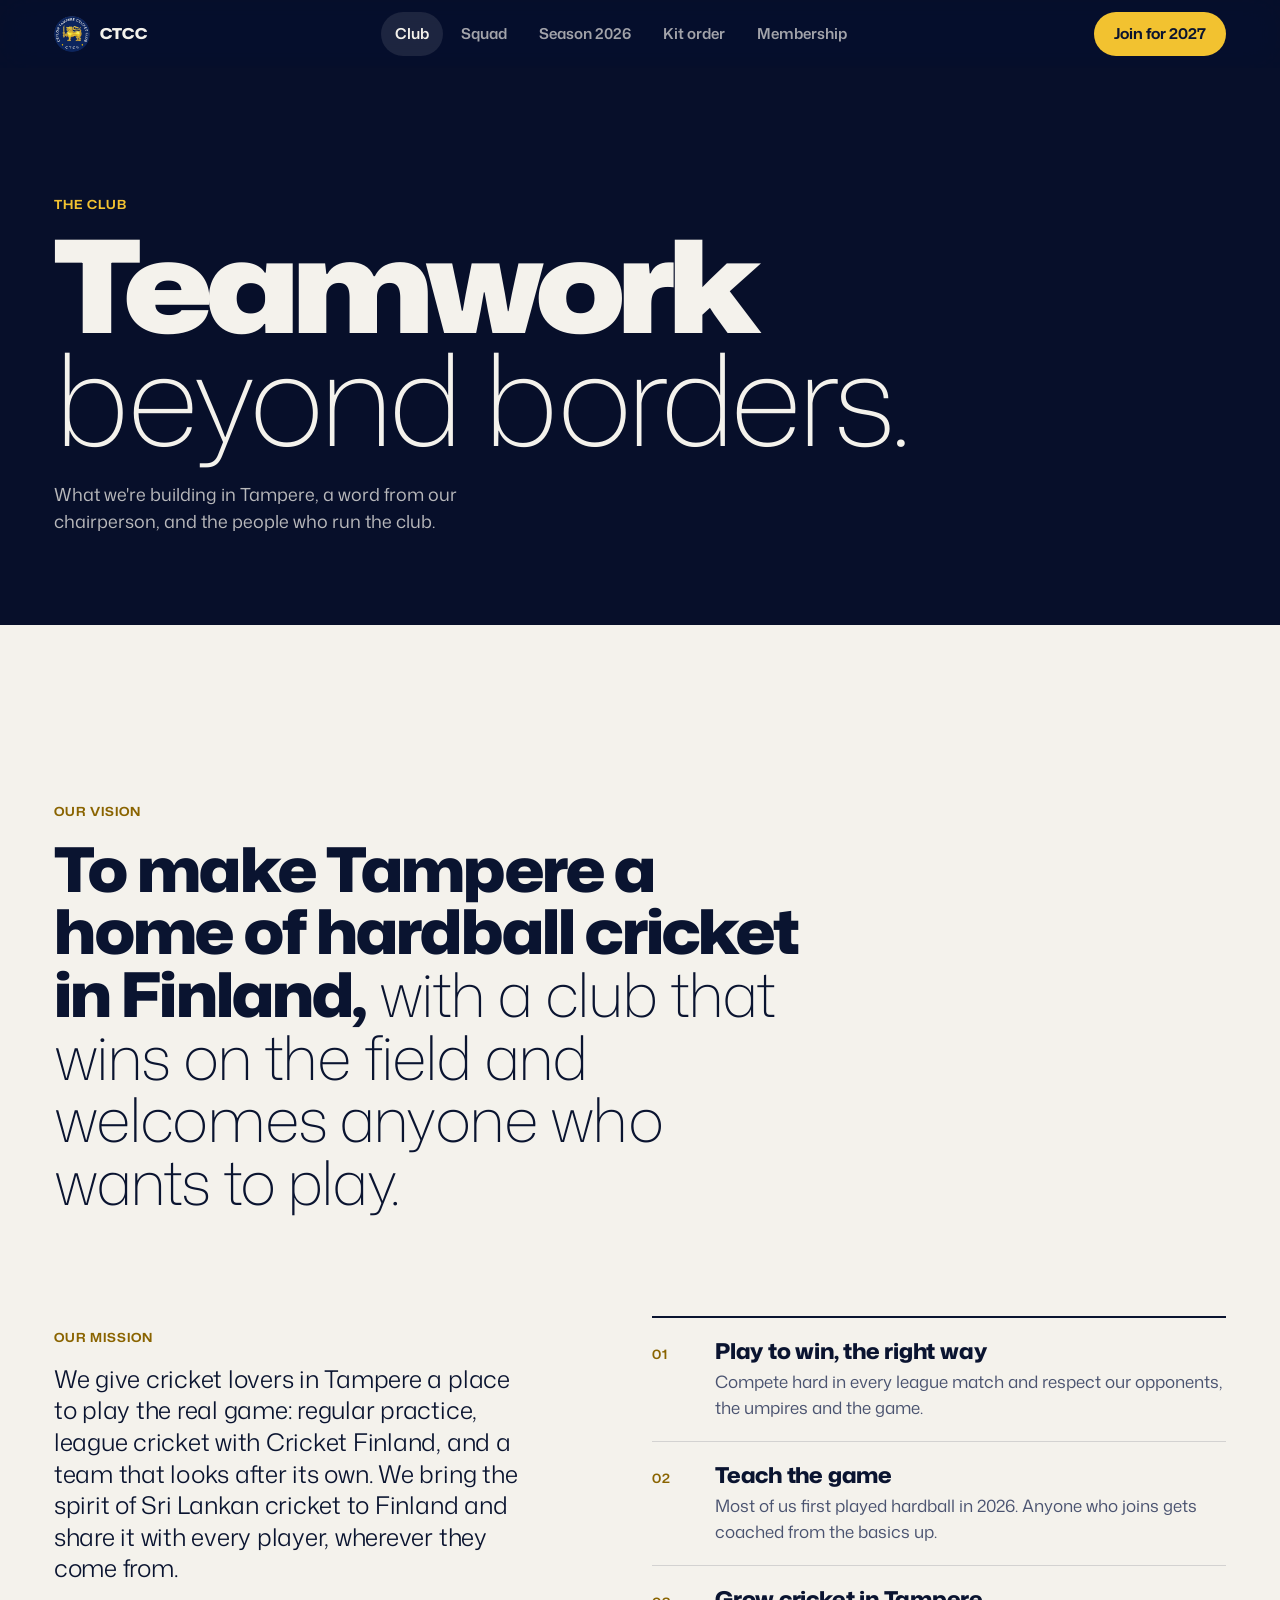
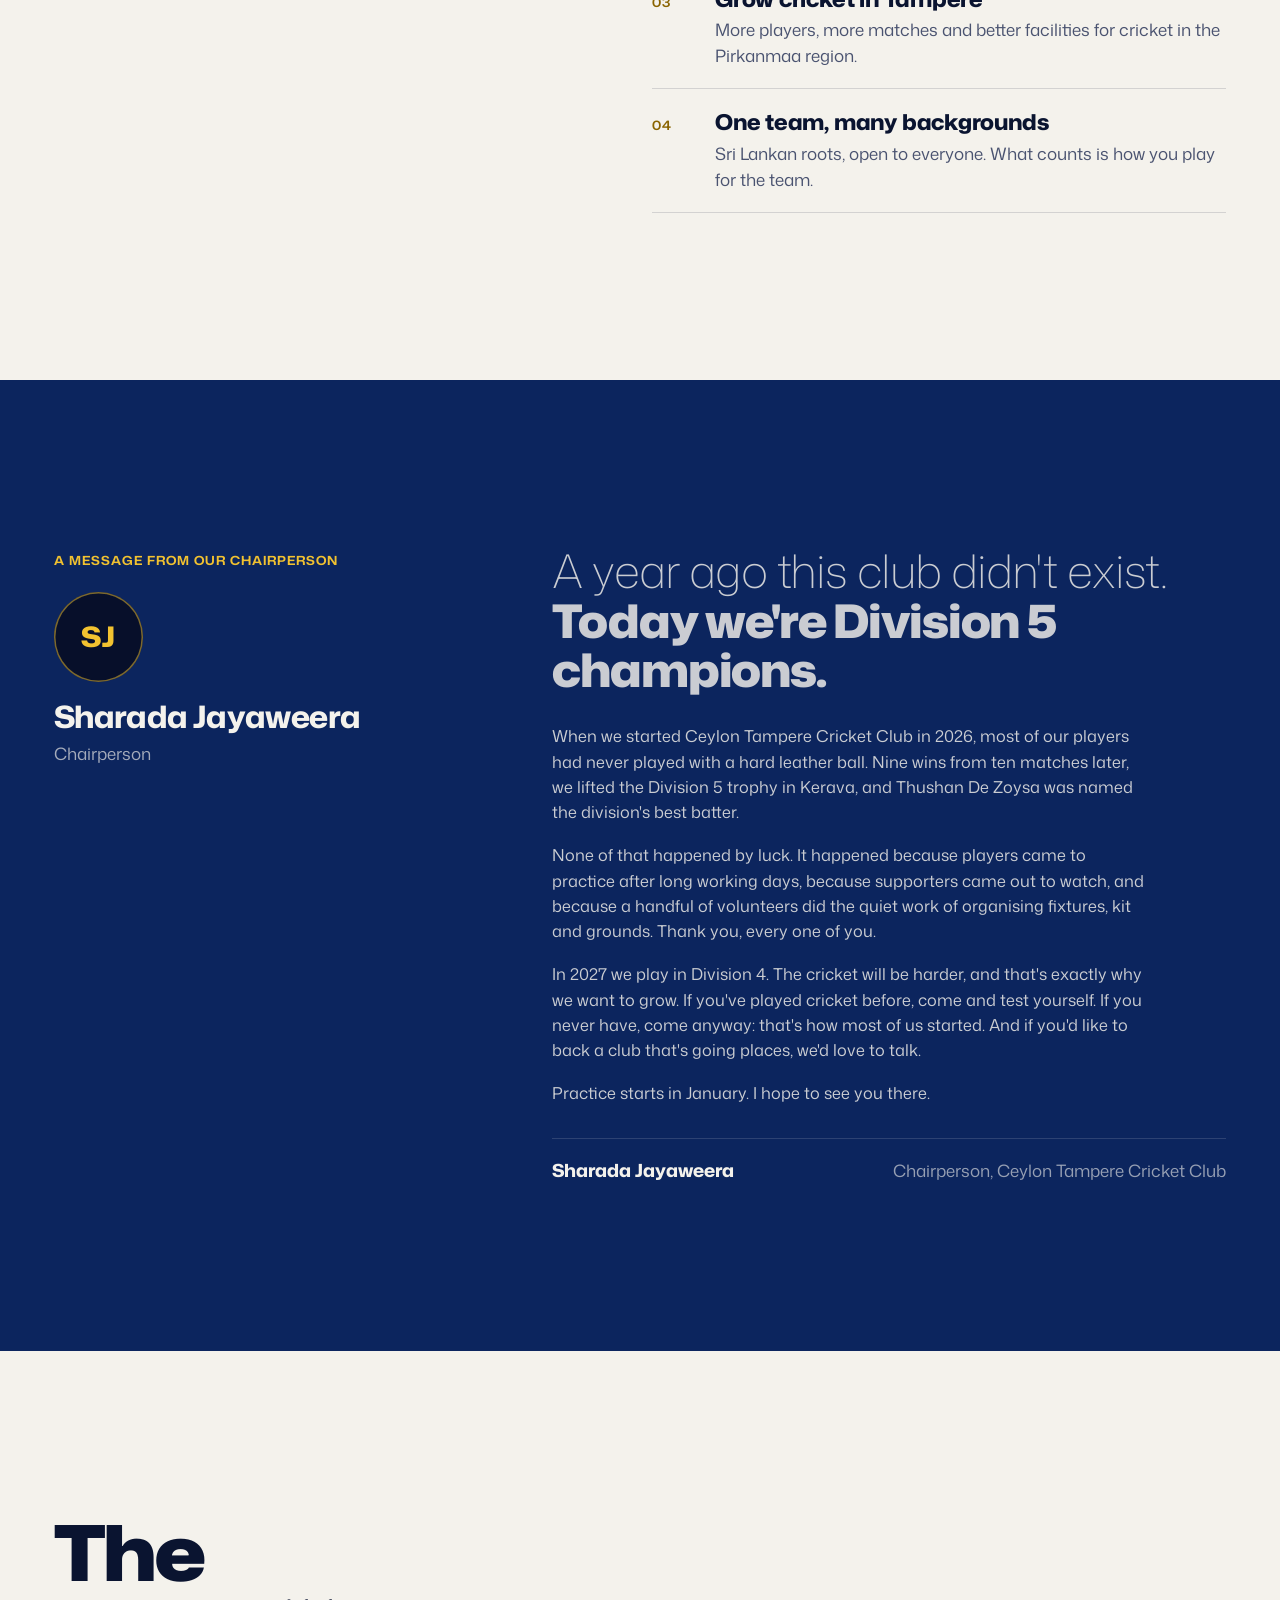
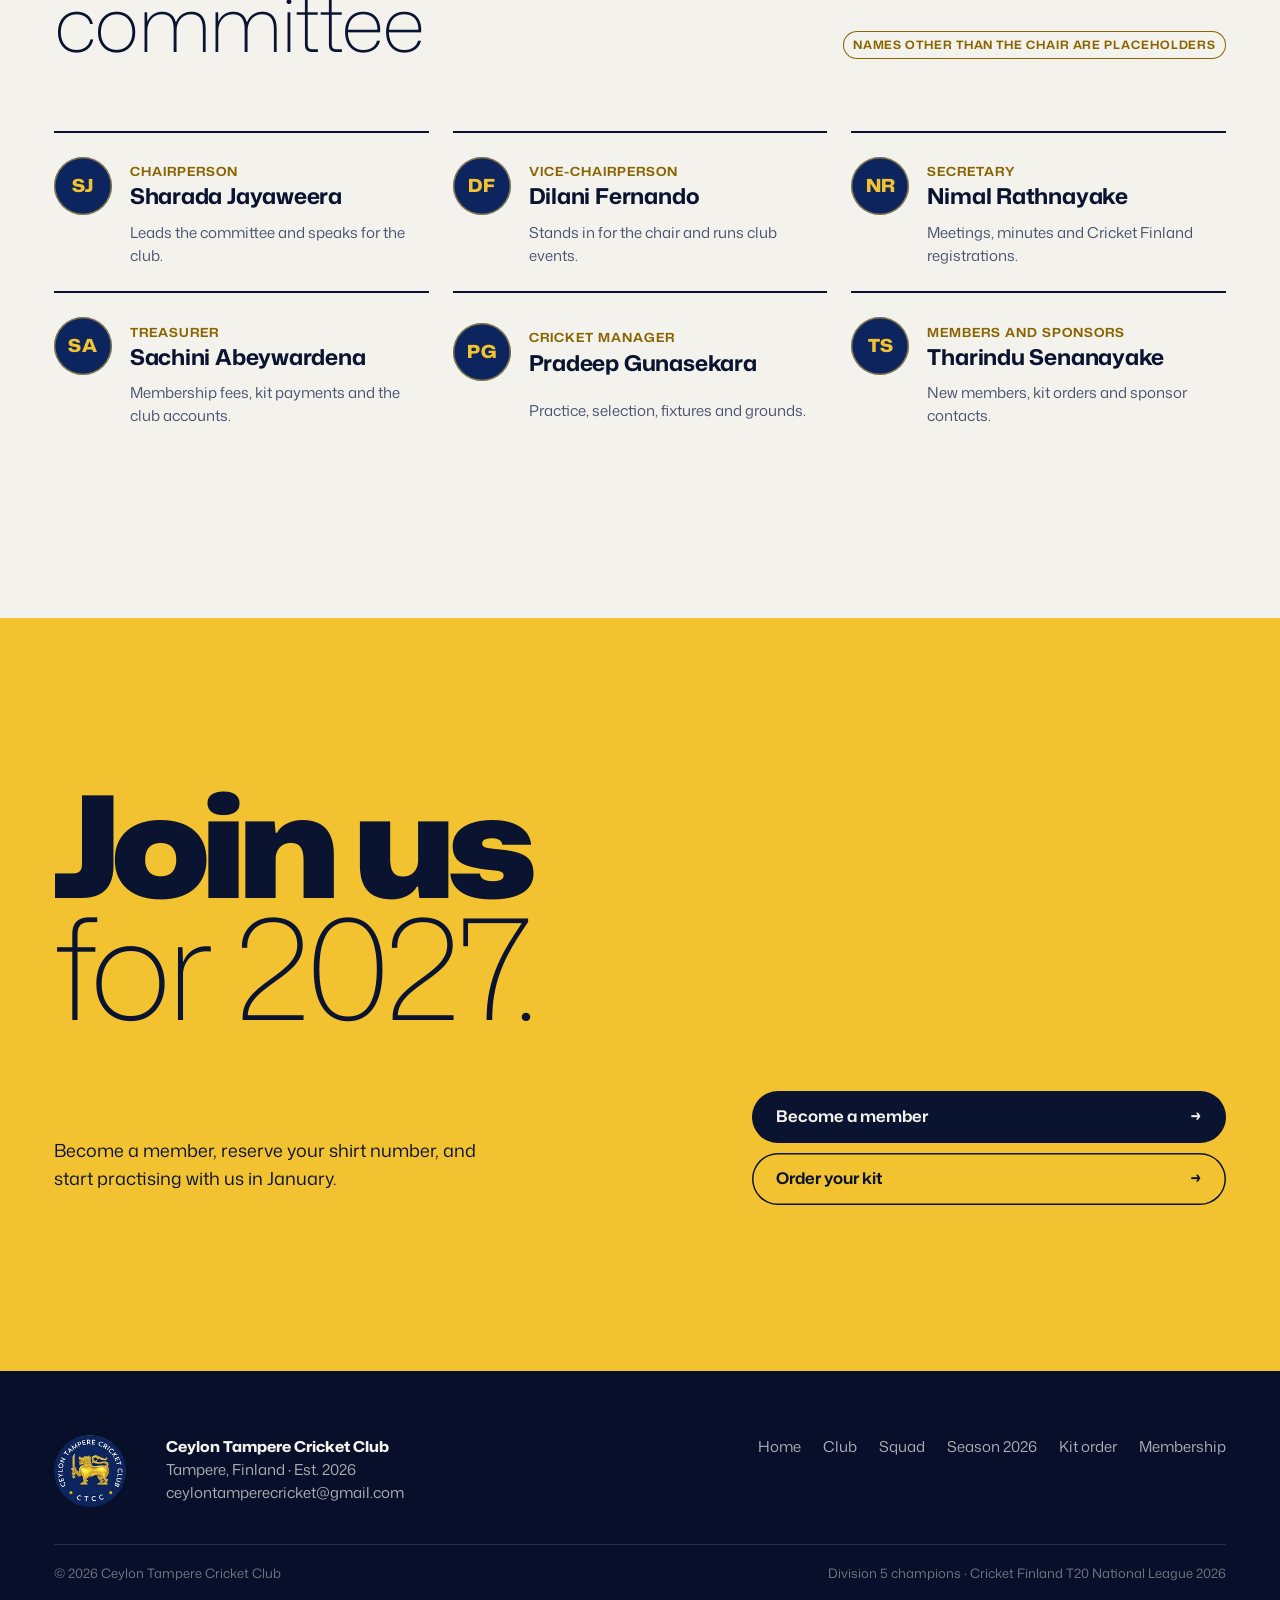
==== commit 4ed1ff4d: "bug fix" ====
--- a/club.html
+++ b/club.html
@@ -73,9 +73,8 @@
     <div class="wrap">
       <div class="who rv">
         <p class="lbl">A message from our chairperson</p>
-        <span class="tag-ph" style="margin-top:14px">Placeholder name</span>
-        <div class="mono" aria-hidden="true">KW</div>
-        <h2>Kasun Wijesinghe</h2>
+        <div class="mono" aria-hidden="true">SJ</div>
+        <h2>Sharada Jayaweera</h2>
         <p>Chairperson</p>
       </div>
       <div class="letter">
@@ -84,7 +83,7 @@
         <p class="rv">None of that happened by luck. It happened because players came to practice after long working days, because supporters came out to watch, and because a handful of volunteers did the quiet work of organising fixtures, kit and grounds. Thank you, every one of you.</p>
         <p class="rv">In 2027 we play in Division 4. The cricket will be harder, and that's exactly why we want to grow. If you've played cricket before, come and test yourself. If you never have, come anyway: that's how most of us started. And if you'd like to back a club that's going places, we'd love to talk.</p>
         <p class="rv">Practice starts in January. I hope to see you there.</p>
-        <div class="sig rv"><b>Kasun Wijesinghe</b><span>Chairperson, Ceylon Tampere Cricket Club</span></div>
+        <div class="sig rv"><b>Sharada Jayaweera</b><span>Chairperson, Ceylon Tampere Cricket Club</span></div>
       </div>
     </div>
   </section>
@@ -93,10 +92,10 @@
     <div class="wrap">
       <div class="cmte-head">
         <h2 class="h2 rv"><b>The</b><span>committee</span></h2>
-        <span class="tag-ph rv" style="--i:1">Placeholder names</span>
+        <span class="tag-ph rv" style="--i:1">Names other than the chair are placeholders</span>
       </div>
       <ul class="cmte">
-        <li class="rv"><span class="mono" aria-hidden="true">KW</span><span><span class="r lbl">Chairperson</span><span class="n">Kasun Wijesinghe</span></span><span class="d">Leads the committee and speaks for the club.</span></li>
+        <li class="rv"><span class="mono" aria-hidden="true">SJ</span><span><span class="r lbl">Chairperson</span><span class="n">Sharada Jayaweera</span></span><span class="d">Leads the committee and speaks for the club.</span></li>
         <li class="rv" style="--i:1"><span class="mono" aria-hidden="true">DF</span><span><span class="r lbl">Vice-chairperson</span><span class="n">Dilani Fernando</span></span><span class="d">Stands in for the chair and runs club events.</span></li>
         <li class="rv" style="--i:2"><span class="mono" aria-hidden="true">NR</span><span><span class="r lbl">Secretary</span><span class="n">Nimal Rathnayake</span></span><span class="d">Meetings, minutes and Cricket Finland registrations.</span></li>
         <li class="rv"><span class="mono" aria-hidden="true">SA</span><span><span class="r lbl">Treasurer</span><span class="n">Sachini Abeywardena</span></span><span class="d">Membership fees, kit payments and the club accounts.</span></li>
--- a/css/site.css
+++ b/css/site.css
@@ -395,12 +395,14 @@
 .pages ol{list-style:none;margin:0;padding:0;border-top:1px solid var(--line-d)}
 .pages a{display:grid;grid-template-columns:3.2em minmax(0,1.3fr) minmax(0,1fr) auto;align-items:baseline;gap:8px 24px;padding:clamp(18px,2.4vw,30px) 0;border-bottom:1px solid var(--line-d);text-decoration:none}
 .pages .ix{font-size:13px;font-weight:600;font-stretch:115%;letter-spacing:.08em;color:var(--gold)}
-.pages .nm{font-size:clamp(2.1rem,5vw,4.6rem);line-height:1;letter-spacing:-.035em;font-weight:200;transition:font-weight 360ms var(--ease-out),font-stretch 360ms var(--ease-out)}
+.pages .nm{font-size:clamp(2.1rem,5vw,4.6rem);line-height:1;letter-spacing:-.035em;font-weight:200;transition:transform 320ms var(--ease-out)}
 .pages .nm b{font-weight:850;font-stretch:115%}
 .pages .ds{color:rgba(244,242,236,.66);font-size:16px;max-width:30ch}
 .pages .go{font-size:24px;color:var(--gold);transition:transform 260ms var(--ease-out)}
 @media (hover:hover) and (pointer:fine){
-  .pages a:hover .nm{font-weight:420}
+  .pages a:hover .nm{transform:translateX(10px)}
+  .pages .ds{transition:color 200ms ease}
+  .pages a:hover .ds{color:var(--whites)}
   .pages a:hover .go{transform:translateX(6px)}
 }
 @media (max-width:860px){
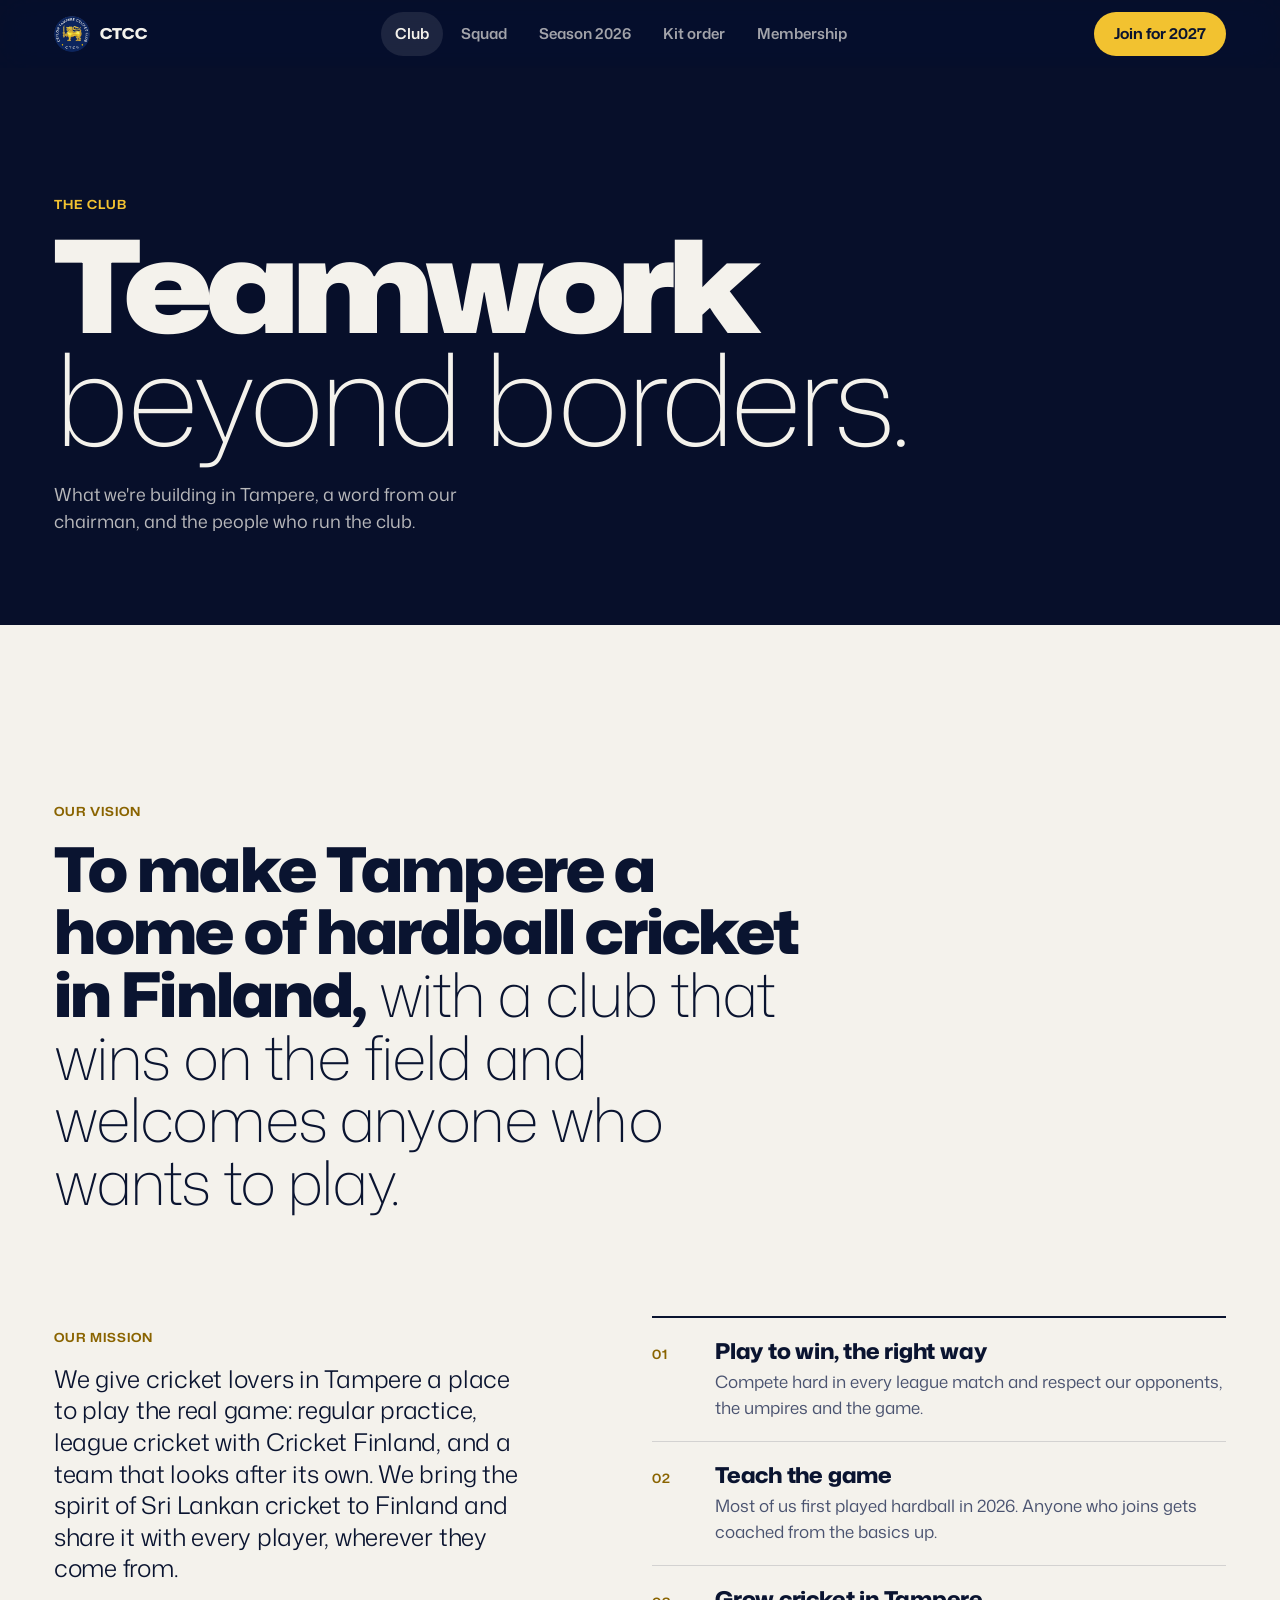
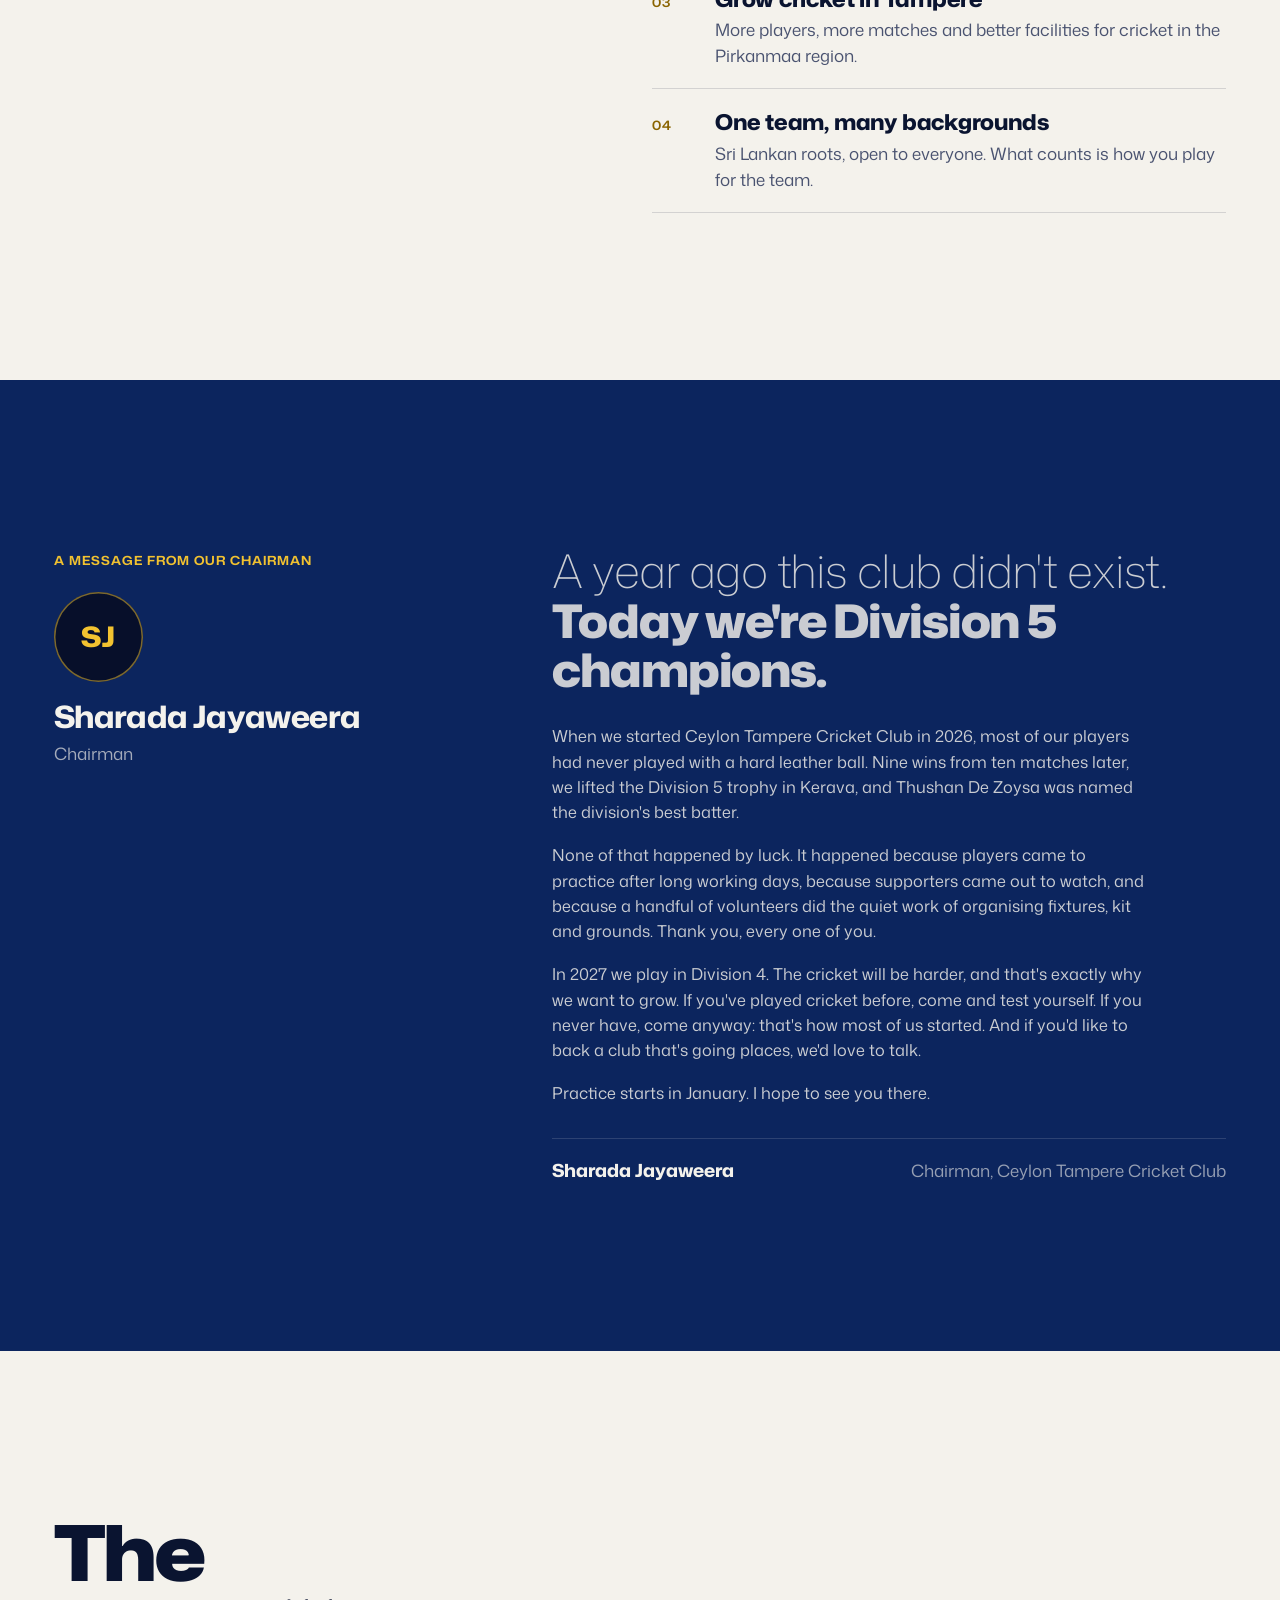
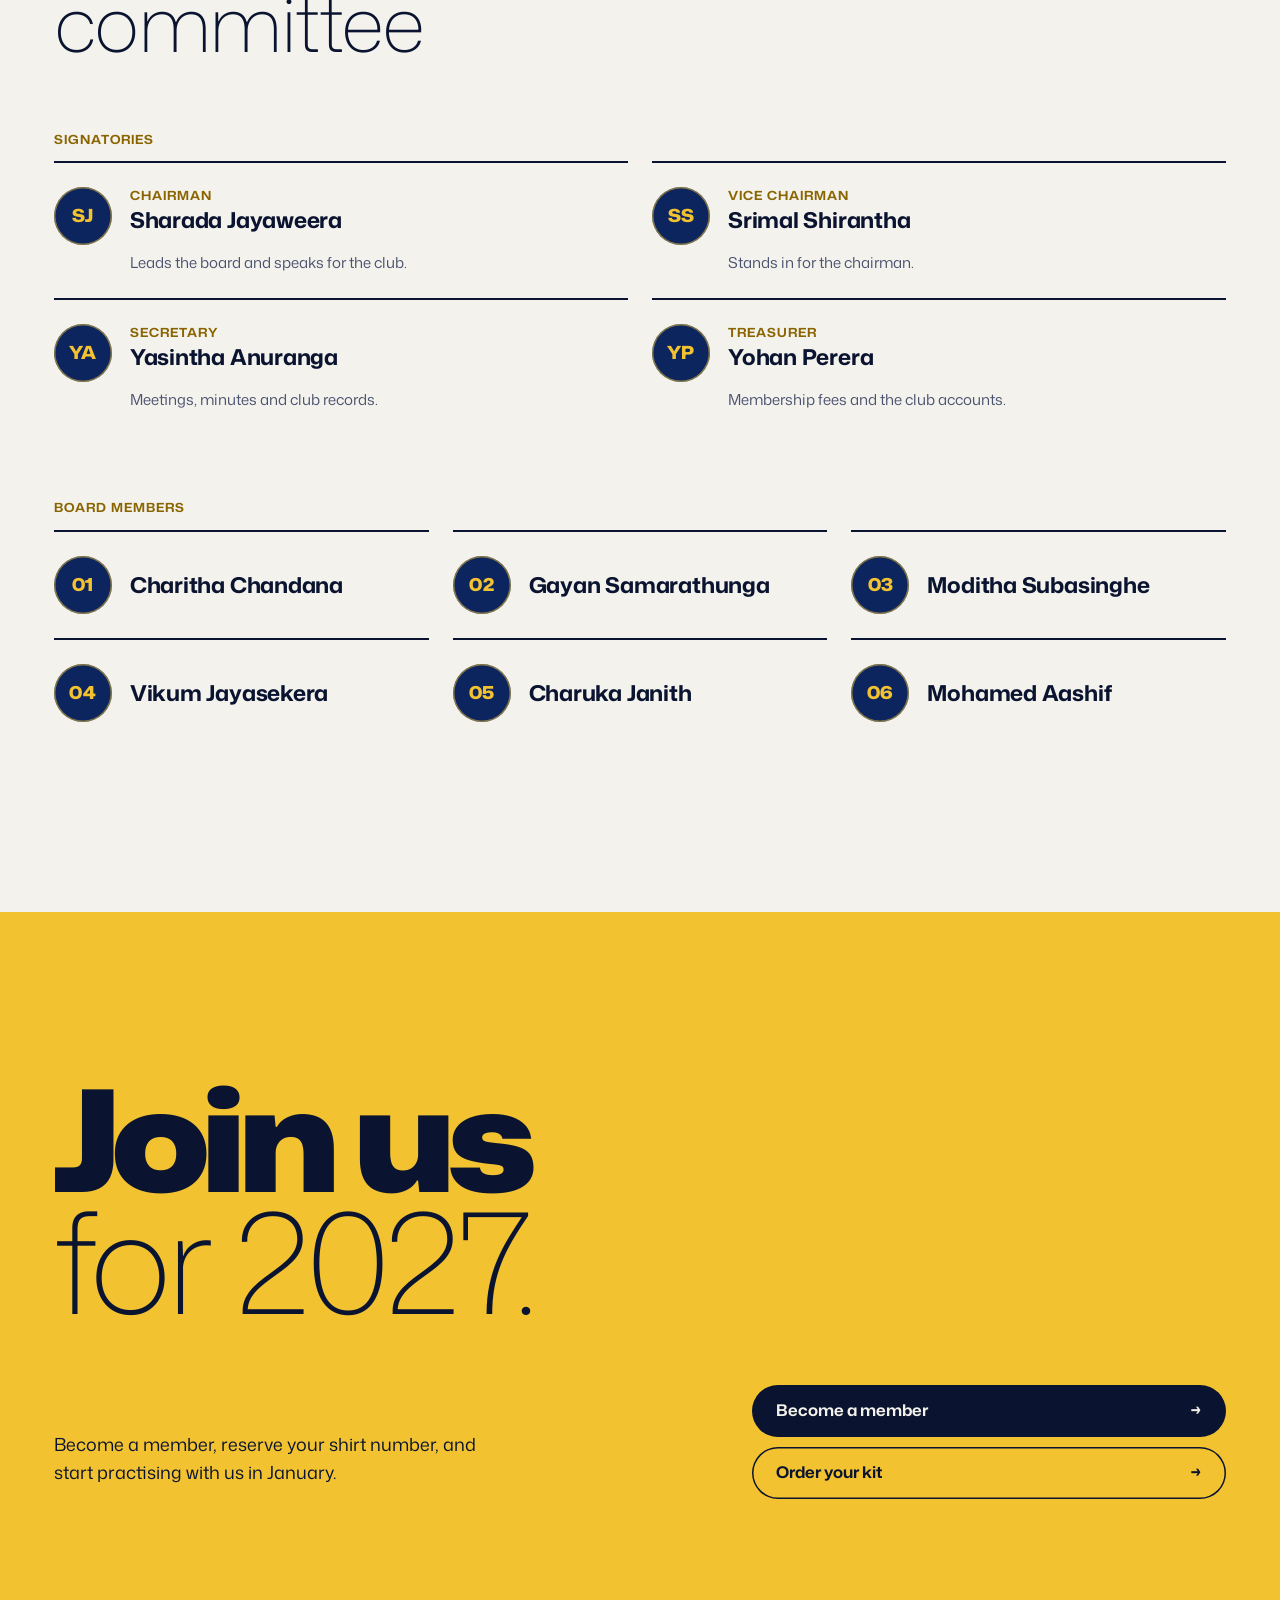
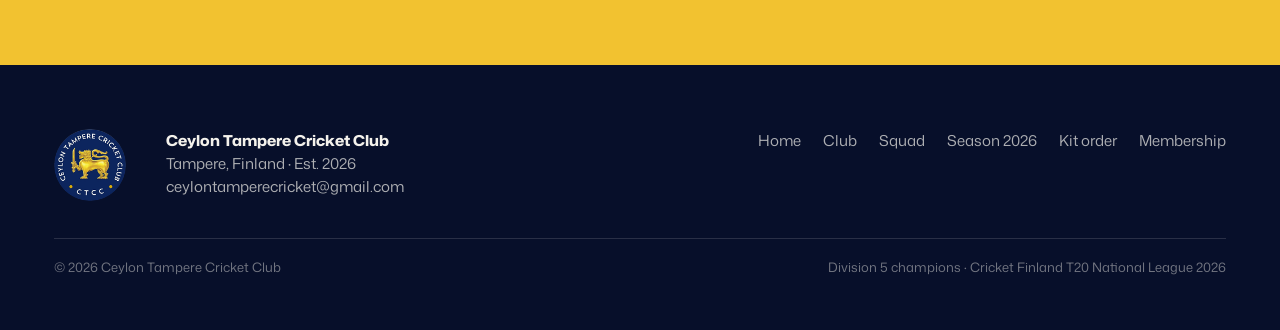
==== commit c170b1b8: "content update" ====
--- a/club.html
+++ b/club.html
@@ -4,11 +4,11 @@
 <meta charset="utf-8">
 <meta name="viewport" content="width=device-width, initial-scale=1, viewport-fit=cover">
 <title>The club · Ceylon Tampere CC</title>
-<meta name="description" content="Ceylon Tampere Cricket Club's vision and mission, a message from our chairperson, and the committee.">
+<meta name="description" content="Ceylon Tampere Cricket Club's vision and mission, a message from our chairman, and the committee.">
 <meta name="theme-color" content="#070F2A">
 <meta name="color-scheme" content="dark light">
 <meta property="og:title" content="The club · Ceylon Tampere CC">
-<meta property="og:description" content="Ceylon Tampere Cricket Club's vision and mission, a message from our chairperson, and the committee.">
+<meta property="og:description" content="Ceylon Tampere Cricket Club's vision and mission, a message from our chairman, and the committee.">
 <meta property="og:image" content="https://ctcc-p6n1.onrender.com/media/share.jpg">
 <meta property="og:image:secure_url" content="https://ctcc-p6n1.onrender.com/media/share.jpg">
 <meta property="og:image:type" content="image/jpeg">
@@ -46,7 +46,7 @@
     <div class="wrap">
       <p class="lbl rv">The club</p>
       <h1 class="rv" style="--i:1"><b>Teamwork</b><span>beyond borders.</span></h1>
-      <p class="lede rv" style="--i:2">What we're building in Tampere, a word from our chairperson, and the people who run the club.</p>
+      <p class="lede rv" style="--i:2">What we're building in Tampere, a word from our chairman, and the people who run the club.</p>
     </div>
   </section>
 
@@ -72,10 +72,10 @@
   <section class="chair navy sec" id="chairperson">
     <div class="wrap">
       <div class="who rv">
-        <p class="lbl">A message from our chairperson</p>
+        <p class="lbl">A message from our chairman</p>
         <div class="mono" aria-hidden="true">SJ</div>
         <h2>Sharada Jayaweera</h2>
-        <p>Chairperson</p>
+        <p>Chairman</p>
       </div>
       <div class="letter">
         <p class="open rv">A year ago this club didn't exist. <b>Today we're Division 5 champions.</b></p>
@@ -83,7 +83,7 @@
         <p class="rv">None of that happened by luck. It happened because players came to practice after long working days, because supporters came out to watch, and because a handful of volunteers did the quiet work of organising fixtures, kit and grounds. Thank you, every one of you.</p>
         <p class="rv">In 2027 we play in Division 4. The cricket will be harder, and that's exactly why we want to grow. If you've played cricket before, come and test yourself. If you never have, come anyway: that's how most of us started. And if you'd like to back a club that's going places, we'd love to talk.</p>
         <p class="rv">Practice starts in January. I hope to see you there.</p>
-        <div class="sig rv"><b>Sharada Jayaweera</b><span>Chairperson, Ceylon Tampere Cricket Club</span></div>
+        <div class="sig rv"><b>Sharada Jayaweera</b><span>Chairman, Ceylon Tampere Cricket Club</span></div>
       </div>
     </div>
   </section>
@@ -92,15 +92,22 @@
     <div class="wrap">
       <div class="cmte-head">
         <h2 class="h2 rv"><b>The</b><span>committee</span></h2>
-        <span class="tag-ph rv" style="--i:1">Names other than the chair are placeholders</span>
       </div>
+      <p class="cmte-sub lbl rv">Signatories</p>
+      <ul class="cmte cmte-4">
+        <li class="rv"><span class="mono" aria-hidden="true">SJ</span><span><span class="r lbl">Chairman</span><span class="n">Sharada Jayaweera</span></span><span class="d">Leads the board and speaks for the club.</span></li>
+        <li class="rv" style="--i:1"><span class="mono" aria-hidden="true">SS</span><span><span class="r lbl">Vice Chairman</span><span class="n">Srimal Shirantha</span></span><span class="d">Stands in for the chairman.</span></li>
+        <li class="rv" style="--i:2"><span class="mono" aria-hidden="true">YA</span><span><span class="r lbl">Secretary</span><span class="n">Yasintha Anuranga</span></span><span class="d">Meetings, minutes and club records.</span></li>
+        <li class="rv"><span class="mono" aria-hidden="true">YP</span><span><span class="r lbl">Treasurer</span><span class="n">Yohan Perera</span></span><span class="d">Membership fees and the club accounts.</span></li>
+      </ul>
+      <p class="cmte-sub lbl rv">Board members</p>
       <ul class="cmte">
-        <li class="rv"><span class="mono" aria-hidden="true">SJ</span><span><span class="r lbl">Chairperson</span><span class="n">Sharada Jayaweera</span></span><span class="d">Leads the committee and speaks for the club.</span></li>
-        <li class="rv" style="--i:1"><span class="mono" aria-hidden="true">DF</span><span><span class="r lbl">Vice-chairperson</span><span class="n">Dilani Fernando</span></span><span class="d">Stands in for the chair and runs club events.</span></li>
-        <li class="rv" style="--i:2"><span class="mono" aria-hidden="true">NR</span><span><span class="r lbl">Secretary</span><span class="n">Nimal Rathnayake</span></span><span class="d">Meetings, minutes and Cricket Finland registrations.</span></li>
-        <li class="rv"><span class="mono" aria-hidden="true">SA</span><span><span class="r lbl">Treasurer</span><span class="n">Sachini Abeywardena</span></span><span class="d">Membership fees, kit payments and the club accounts.</span></li>
-        <li class="rv" style="--i:1"><span class="mono" aria-hidden="true">PG</span><span><span class="r lbl">Cricket manager</span><span class="n">Pradeep Gunasekara</span></span><span class="d">Practice, selection, fixtures and grounds.</span></li>
-        <li class="rv" style="--i:2"><span class="mono" aria-hidden="true">TS</span><span><span class="r lbl">Members and sponsors</span><span class="n">Tharindu Senanayake</span></span><span class="d">New members, kit orders and sponsor contacts.</span></li>
+        <li class="rv"><span class="mono" aria-hidden="true">01</span><span><span class="n">Charitha Chandana</span></span></li>
+        <li class="rv" style="--i:1"><span class="mono" aria-hidden="true">02</span><span><span class="n">Gayan Samarathunga</span></span></li>
+        <li class="rv" style="--i:2"><span class="mono" aria-hidden="true">03</span><span><span class="n">Moditha Subasinghe</span></span></li>
+        <li class="rv"><span class="mono" aria-hidden="true">04</span><span><span class="n">Vikum Jayasekera</span></span></li>
+        <li class="rv" style="--i:1"><span class="mono" aria-hidden="true">05</span><span><span class="n">Charuka Janith</span></span></li>
+        <li class="rv" style="--i:2"><span class="mono" aria-hidden="true">06</span><span><span class="n">Mohamed Aashif</span></span></li>
       </ul>
     </div>
   </section>
--- a/css/site.css
+++ b/css/site.css
@@ -459,6 +459,11 @@
 .cmte{list-style:none;margin:0;padding:0;display:grid;grid-template-columns:repeat(3,1fr);gap:0 24px}
 .cmte li{display:grid;grid-template-columns:auto 1fr;gap:0 18px;align-items:center;padding:24px 0;border-top:2px solid var(--ink)}
 .cmte .mono{width:58px;font-size:18px;background:var(--navy)}
+.cmte-sub{color:var(--gold-ink);margin:0 0 14px}
+.cmte + .cmte-sub{margin-top:clamp(40px,5vw,64px)}
+.cmte-4{grid-template-columns:repeat(4,1fr)}
+.cmte-4 li{align-items:start}
+@media (max-width:1300px){.cmte-4{grid-template-columns:repeat(2,1fr)}}
 .cmte .r{display:block;color:var(--gold-ink);margin-bottom:4px}
 .cmte .n{display:block;font-size:clamp(1.25rem,1.7vw,1.5rem);line-height:1.15;letter-spacing:-.01em;font-weight:700;font-stretch:106%}
 .cmte .d{grid-column:2;color:var(--ink-2);font-size:15px;margin-top:6px}
